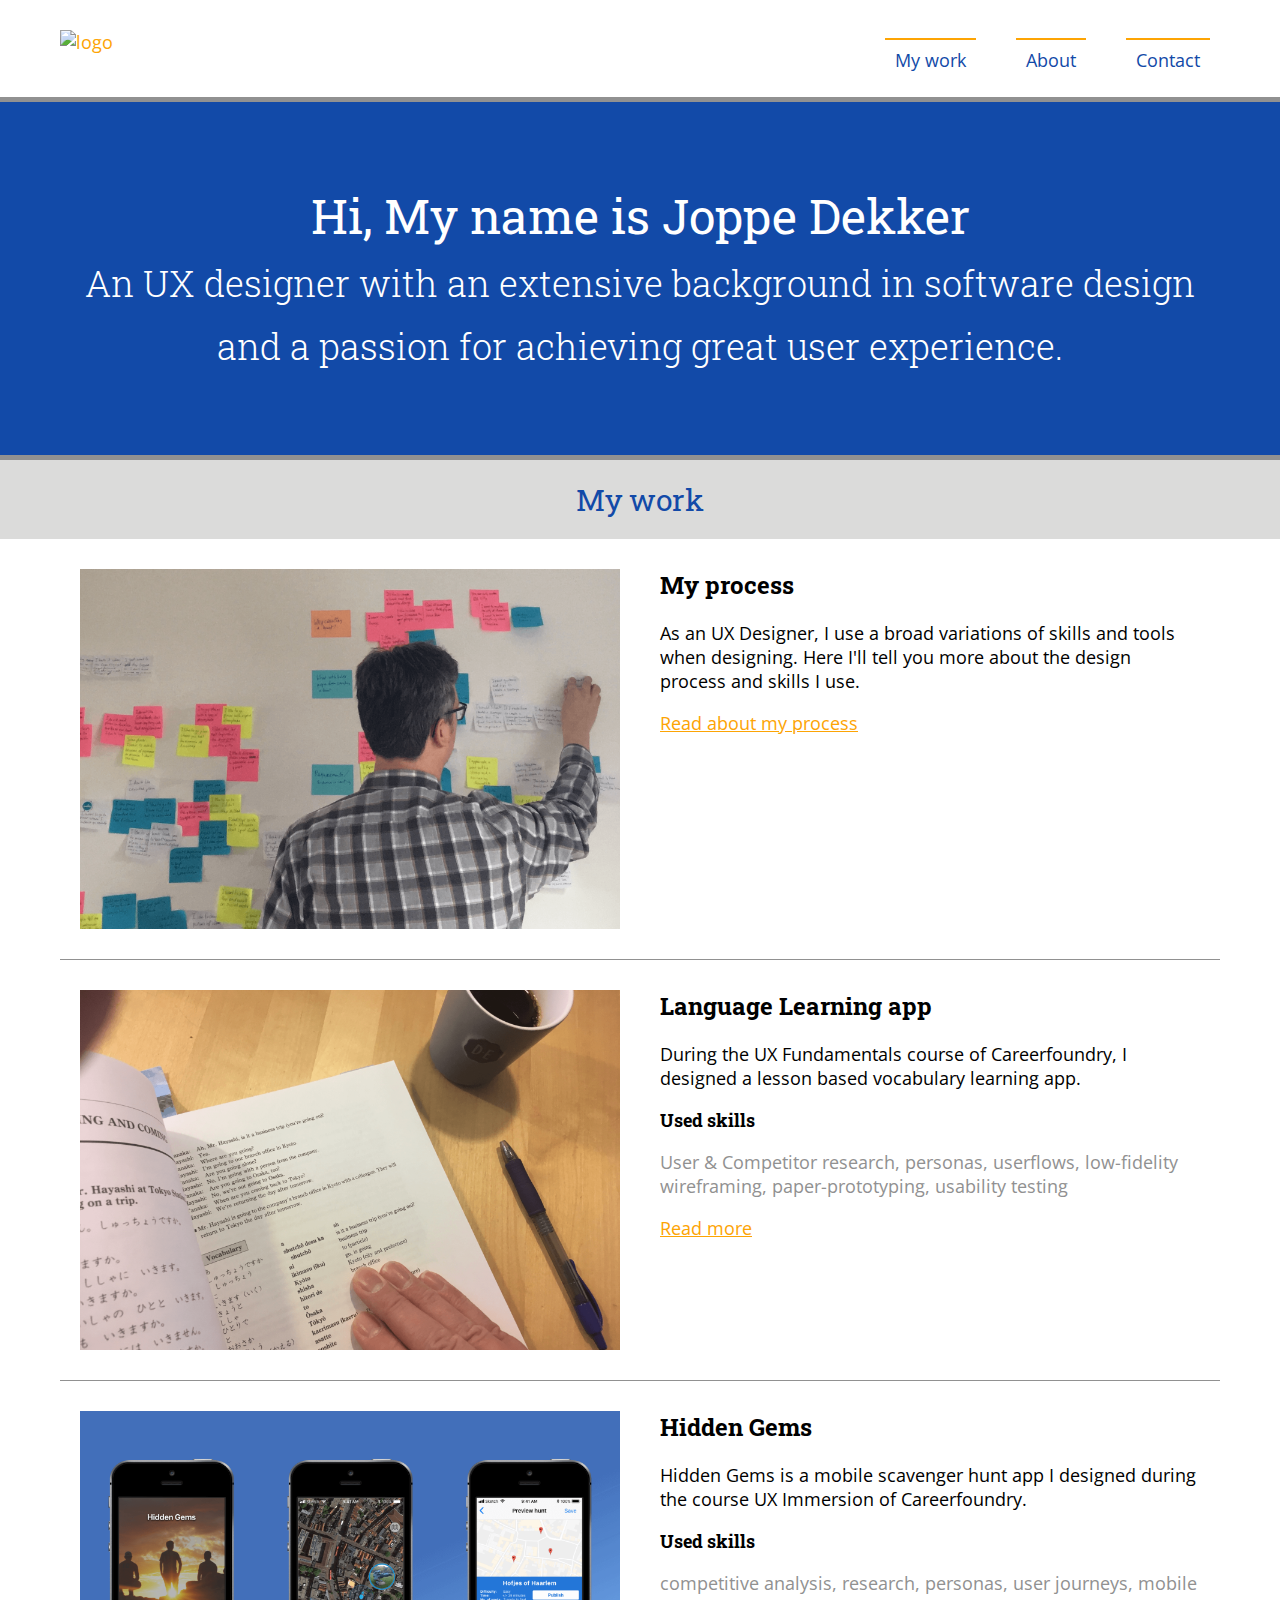
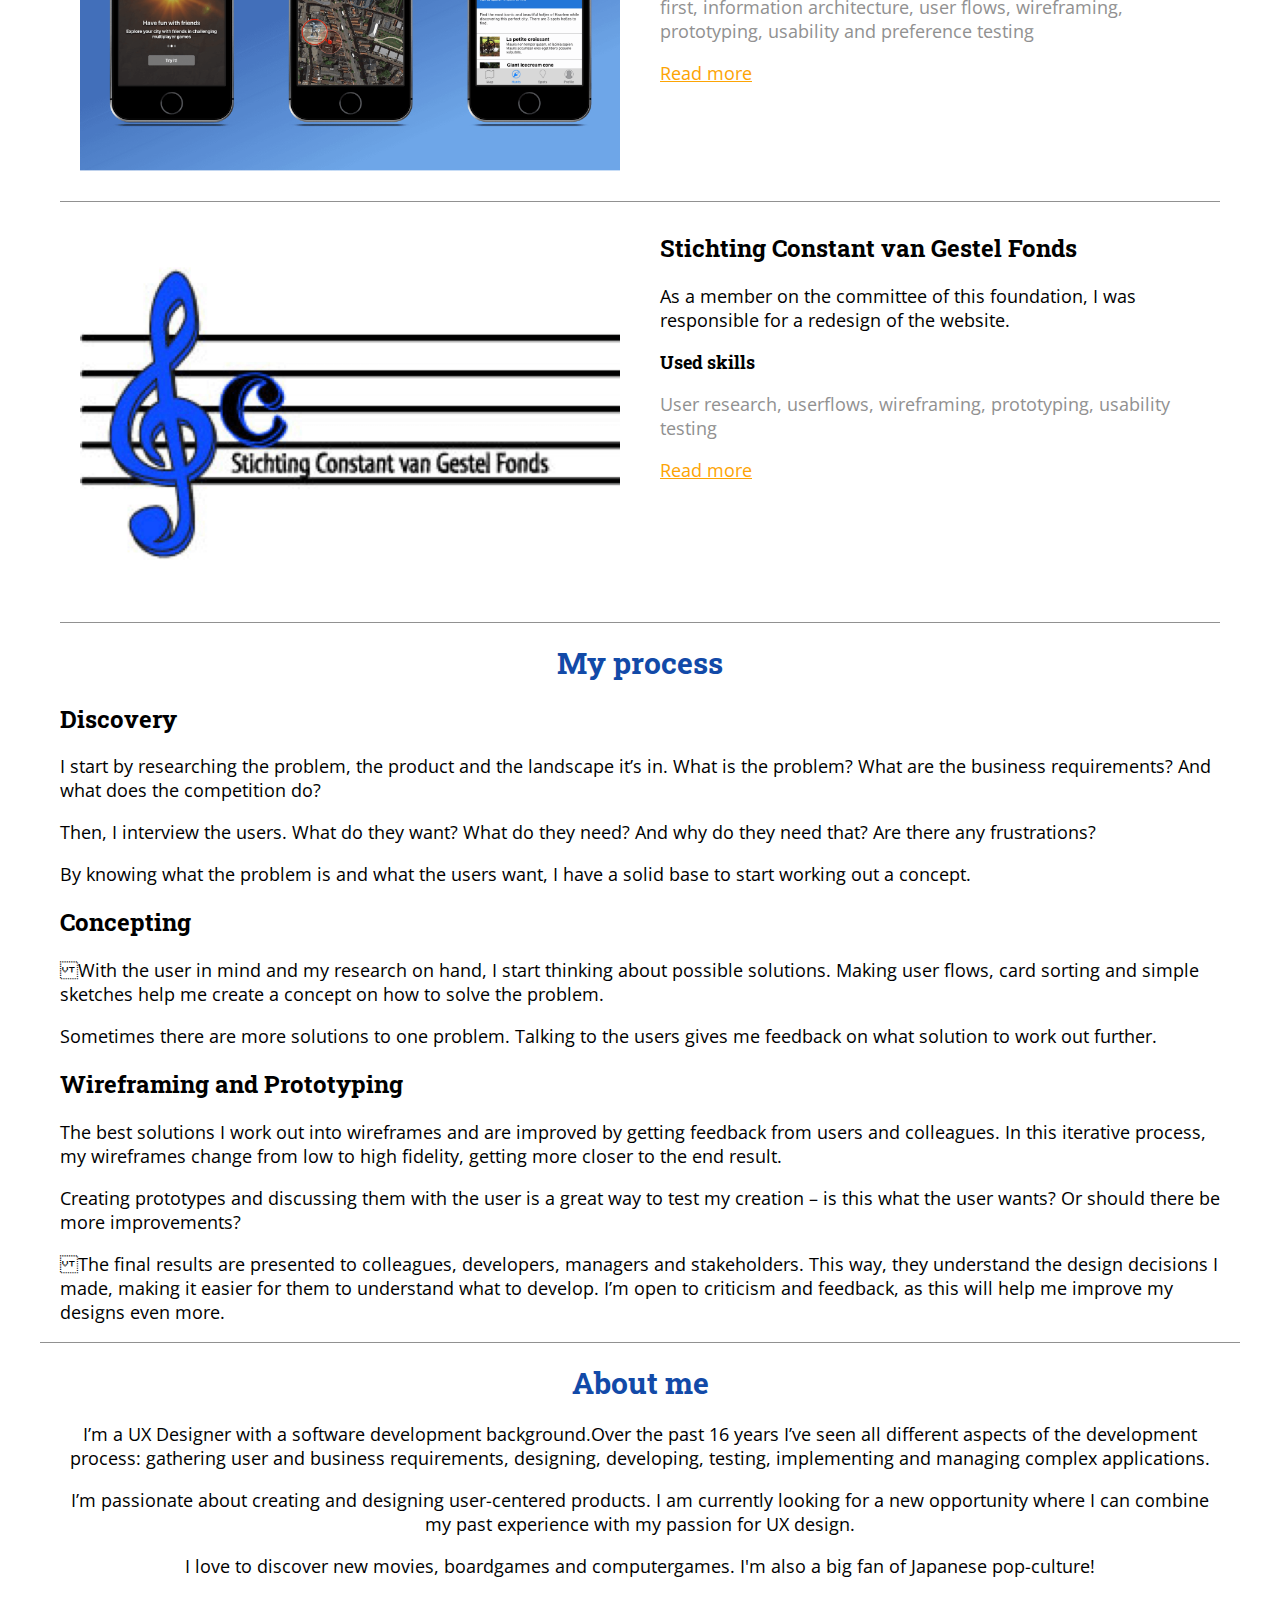
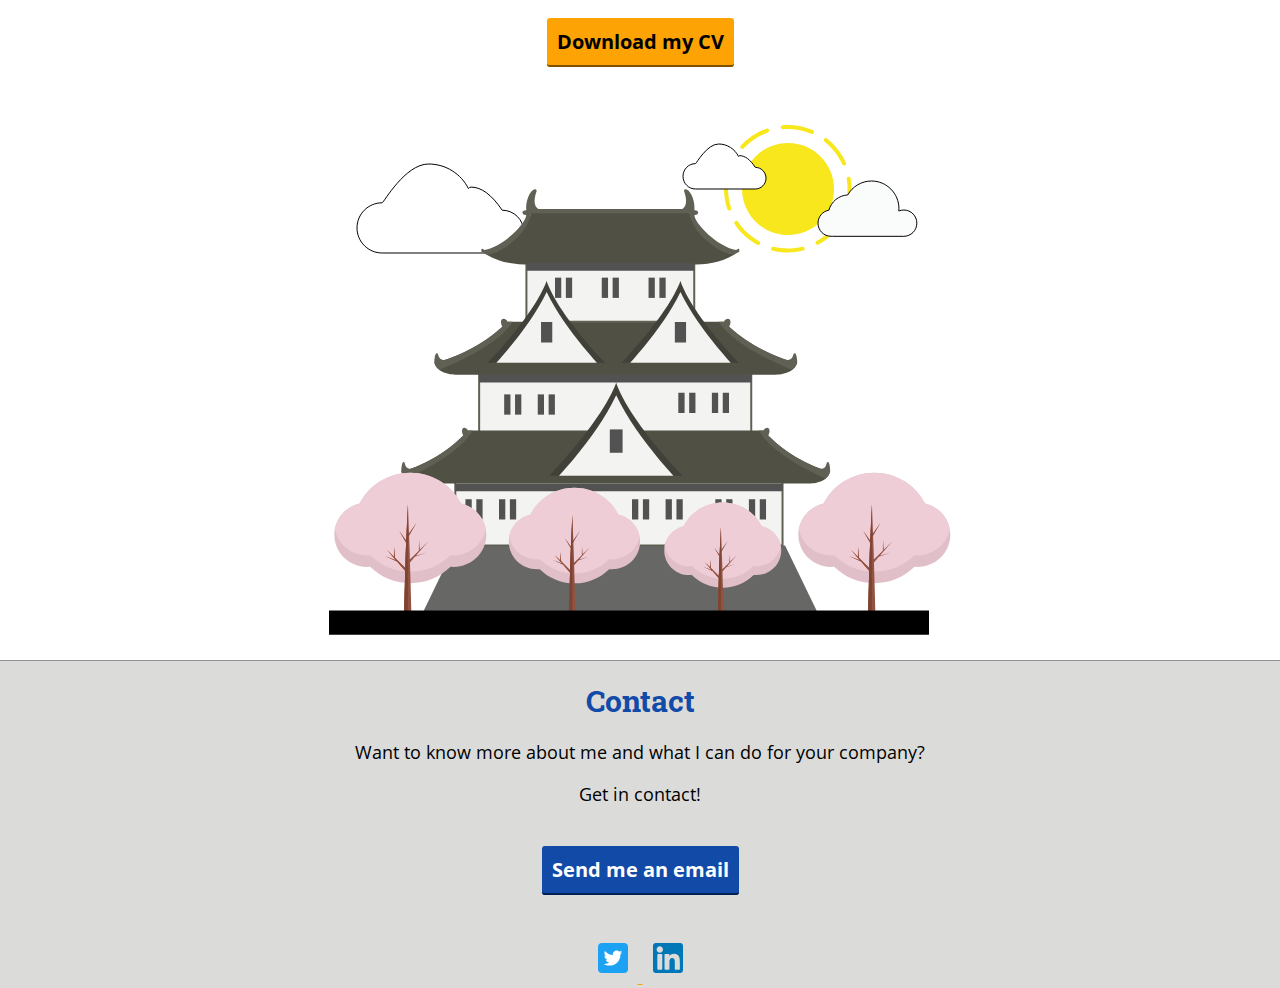
==== index.html @ 603034c8 "changed script.js to scripts.js" ====
<!DOCTYPE html>
<html>

<head>
  <meta charset="utf-8">
  <title>Joppe Dekker | UX Designer</title>

  <!--Link to css stylesheet-->
  <link rel="stylesheet" type="text/css" href="css/style.css">
  <link href="https://fonts.googleapis.com/css?family=Open+Sans|Roboto+Slab:300,400,700" rel="stylesheet">

  <!--Setting viewport-->
  <meta name="viewport" content="width=device-width, initial-scale=1">

  <!--Favicons-->
  <link rel="apple-touch-icon" sizes="180x180" href="img/favicon/apple-touch-icon.png">
  <link rel="icon" type="image/png" sizes="32x32" href="img/favicon/favicon-32x32.png">
  <link rel="icon" type="image/png" sizes="16x16" href="img/favicon/favicon-16x16.png">
  <link rel="manifest" href="img/favicon/site.webmanifest">
  <link rel="mask-icon" href="img/favicon/safari-pinned-tab.svg" color="#5bbad5">
  <meta name="msapplication-TileColor" content="#603cba">
  <meta name="theme-color" content="#ffffff">
</head>

<body>
  <header>
    <div class="wrapper">
      <!-- Logo of the site -->
      <a href="index.html">
        <img class="logo" src="img/logo.png" alt="logo">
      </a>

      <nav class="borders">

        <!--Navigation menu-->
        <ul>
          <li><a href="#work">My work</a></li>
          <li><a href="#about">About</a></li>
          <li><a href="#contact">Contact</a></li>
        </ul>
      </nav>
    </div>
  </header>

  <!-- Hero section (Keep as Div if only headline, otherwise make it a section)-->
  <section class="hero">
    <div class="wrapper">
      <h1>Hi, My name is Joppe Dekker
        <br>
      <span>An UX designer with an extensive background in software design and a passion for achieving great user experience. </span>
    </h1>
    </div>
  </section>

  <!-- Work examples -->
  <section id="work">
    <div class="mywork">
      <h1 class="wrapper">My work</h1>
    </div>

    <div class="wrapper">
      <!-- Project1 -->
      <div class="row">

        <!-- Left column -->
        <div class="column column-2">
          <img src="img/process.png" alt="my process">
        </div>

        <!--Right column-->
        <div class="column column-2">
          <h2>My process</h2>
          <p>As an UX Designer, I use a broad variations of skills and tools when designing. Here I'll tell you more about the design process and skills I use.</p>
          <a href="#process">Read about my process</a>
        </div>
      </div>

      <!-- Project2 -->
      <div class="row">
        <!--this will be row-->

        <!--Left column-->
        <div class="column column-2">
          <img src="img/flashcard-app.png" alt="Language learning app">
        </div>

        <!--Right column-->
        <div class="column column-2">
          <h2>Language Learning app</h2>
          <p>During the UX Fundamentals course of Careerfoundry, I designed a lesson based vocabulary learning app. </p>

          <h3>Used skills</h3>
          <p class="grey">User & Competitor research, personas, userflows, low-fidelity wireframing, paper-prototyping, usability testing</p>
          <a href="flashcards.html">Read more</a>
        </div>
      </div>

      <!-- Project3 -->
      <div class="row">

        <!--Left column-->
        <div class="column column-2">
          <img src="img/hidden-gems.png" alt="Hidden Gems">
        </div>

        <div class="column column-2">
          <h2>Hidden Gems</h2>
          <p>Hidden Gems is a mobile scavenger hunt app I designed during the course UX Immersion of Careerfoundry.</p>

          <h3>Used skills</h3>
          <p class="grey">competitive analysis, research, personas, user journeys, mobile first, information architecture, user flows, wireframing, prototyping, usability and preference testing</p>
          <a href="scavengerhunt.html">Read more</a>
        </div>
      </div>

      <!-- Project4 -->
      <div class="row">
        <!--left column-->
        <div class="column column-2">
          <img src="img/cvg-fonds.png" alt="Stichting Constant van Gestel fonds">
        </div>

        <!--Right column-->
        <div class="column column-2">
          <h2>Stichting Constant van Gestel Fonds</h2>
          <p>As a member on the committee of this foundation, I was responsible for a redesign of the website.</p>

          <h3>Used skills</h3>
          <p class="grey">User research, userflows, wireframing, prototyping, usability testing</p>
          <a href="#">Read more</a>
        </div>
      </div>
      <!--End work examples -->
    </div>
  </section>

  <!--Process section-->
  <section id="process" class="wrapper endsection">
    <h1 class="blue">My process</h1>
    <h2>Discovery</h2>
    <p>I start by researching the problem, the product and the landscape it’s in. What is the problem? What are the business requirements? And what does the competition do?</P>
    <P>Then, I interview the users. What do they want? What do they need? And why do they need that? Are there any frustrations?</p>
    <p>By knowing what the problem is and what the users want, I have a solid base to start working out a concept.</p>

    <h2>Concepting</h2>
    <p>With the user in mind and my research on hand, I start thinking about possible solutions. Making user flows, card sorting and simple sketches help me create a concept on how to solve the problem.</p>
    <p>Sometimes there are more solutions to one problem. Talking to the users gives me feedback on what solution to work out further.</p>

    <h2>Wireframing and Prototyping</h2>
    <p>The best solutions I work out into wireframes and are improved by getting feedback from users and colleagues. In this iterative process, my wireframes change from low to high fidelity, getting more closer to the end result.</p>
    <p>Creating prototypes and discussing them with the user is a great way to test my creation – is this what the user wants? Or should there be more improvements? </p>
    <p>The final results are presented to colleagues, developers, managers and stakeholders. This way, they understand the design decisions I made, making it easier for them to understand what to develop. I’m open to criticism and feedback, as this will
      help me improve my designs even more.</p>

  </section>
  <!-- About me -->
  <section id="about">
    <div class="wrapper">
      <h1 class="blue">About me</h1>
      <p>I’m a UX Designer with a software development background.Over the past 16 years I’ve seen all different aspects of the development process: gathering user and business requirements, designing, developing, testing, implementing and managing complex
        applications.
      </p>
      <p>I’m passionate about creating and designing user-centered products. I am currently looking for a new opportunity where I can combine my past experience with my passion for UX design.</p>
      <p>I love to discover new movies, boardgames and computergames. I'm also a big fan of Japanese pop-culture! </p>

      <!--Download CV-->
      <div class="buttonmargin">
        <a href="files/cv.pdf" class="button buttonorange" download>Download my CV</a>
      </div>

      <!--SVG Himeji Castle-->
      <?xml version="1.0" encoding="UTF-8"?>
      <svg class="himeji" width="622px" height="510px" viewBox="0 0 622 510" version="1.1" xmlns="http://www.w3.org/2000/svg" xmlns:xlink="http://www.w3.org/1999/xlink">
          <!-- Generator: Sketch 50.2 (55047) - http://www.bohemiancoding.com/sketch -->
          <title>Himeji castle@2x</title>
          <desc>Created with Sketch.</desc>
          <defs></defs>
          <g id="Page-1" stroke="none" stroke-width="1" fill="none" fill-rule="evenodd">
              <g id="Himeji-castle">
                  <g id="Cloud3" class="cloud-to-right" transform="translate(28.000000, 39.000000)" fill="#FFFFFF" stroke="#000000">
                      <path d="M114.163808,23.106 C113.051143,23.106 112.14376,23.5953333 111.441658,24.574 C104.113718,10.006 88.9984625,0 71.5361802,0 C48.0739339,0.002 26.6437718,38.786 25.1833994,38.786 C11.2737538,38.786 0.00200600601,50.026 0,63.892 C0.00200600601,77.758 11.2737538,88.998 25.1833994,89 L145.202739,89 C157.052216,88.998 166.658979,79.422 166.658979,67.606 C166.658979,55.79 157.052216,46.214 145.202739,46.214 C134.760809,30.8113333 124.414498,23.1086667 114.163808,23.106 Z" id="wolk-groot-rechts"></path>
                  </g>
                  <g id="Sun" transform="translate(395.000000, 0.000000)" fill="#F8E71C">
                      <path class="sun" d="M19.814,23.258 C26.336,16.186 34.542,10.692 43.792,7.416 C44.834,7.046 45.378,5.904 45.01,4.862 C44.642,3.82 43.498,3.276 42.456,3.644 C32.582,7.144 23.828,13.004 16.874,20.548 C16.124,21.36 16.176,22.624 16.988,23.374 C17.8,24.122 19.066,24.07 19.814,23.258 Z M58.884,4.196 C60.49,4.066 62.114,4 63.752,4 C72.1,4 80.038,5.71 87.25,8.798 C88.266,9.232 89.442,8.762 89.876,7.746 C90.31,6.73 89.84,5.554 88.824,5.12 C81.128,1.824 72.648,0 63.752,0 C62.006,0 60.274,0.07 58.562,0.208 C57.462,0.298 56.64,1.262 56.73,2.364 C56.818,3.464 57.782,4.284 58.884,4.196 Z M100.534,16.66 C108.142,22.61 114.27,30.364 118.276,39.274 C118.73,40.28 119.914,40.73 120.922,40.276 C121.928,39.824 122.378,38.64 121.924,37.632 C117.648,28.122 111.112,19.856 103,13.51 C102.13,12.828 100.872,12.982 100.192,13.852 C99.512,14.722 99.664,15.98 100.534,16.66 Z M122.722,54.048 C123.236,57.206 123.504,60.448 123.504,63.754 C123.504,70.382 122.426,76.75 120.438,82.702 C120.088,83.75 120.654,84.884 121.702,85.234 C122.748,85.584 123.882,85.018 124.232,83.97 C126.356,77.616 127.504,70.816 127.504,63.754 C127.504,60.232 127.218,56.774 126.668,53.404 C126.49,52.314 125.462,51.574 124.372,51.752 C123.282,51.93 122.544,52.958 122.722,54.048 Z M113.686,96.584 C108.354,104.678 101.102,111.402 92.586,116.102 C91.618,116.636 91.268,117.854 91.8,118.82 C92.334,119.788 93.552,120.138 94.518,119.604 C103.608,114.588 111.338,107.42 117.026,98.784 C117.634,97.862 117.38,96.62 116.456,96.014 C115.534,95.406 114.294,95.66 113.686,96.584 Z M78.222,121.742 C73.59,122.894 68.746,123.506 63.752,123.506 C58.832,123.506 54.054,122.912 49.482,121.792 C48.408,121.53 47.326,122.186 47.064,123.258 C46.8,124.332 47.456,125.414 48.53,125.678 C53.41,126.872 58.51,127.506 63.752,127.506 C69.072,127.506 74.244,126.854 79.188,125.624 C80.26,125.358 80.912,124.274 80.646,123.202 C80.38,122.13 79.294,121.476 78.222,121.742 Z M35.096,116.2 C26.562,111.526 19.288,104.826 13.93,96.75 C13.318,95.83 12.078,95.578 11.158,96.19 C10.236,96.8 9.986,98.042 10.596,98.962 C16.314,107.576 24.068,114.72 33.174,119.708 C34.144,120.238 35.358,119.882 35.89,118.914 C36.42,117.946 36.064,116.73 35.096,116.2 Z M4,63.754 C4,70.452 5.102,76.888 7.132,82.894 C7.486,83.942 6.924,85.076 5.878,85.43 C4.832,85.784 3.696,85.222 3.342,84.176 C1.176,77.762 0,70.892 0,63.754 C0,53.01 2.662,42.874 7.36,33.99 C7.876,33.014 9.086,32.64 10.064,33.158 C11.04,33.674 11.412,34.884 10.896,35.86 C6.494,44.188 4.002,53.672 4,63.754 Z M64.05,18 C89.484,18 110.102,38.618 110.102,64.052 C110.102,89.486 89.484,110.104 64.05,110.104 C38.618,110.104 18,89.486 18,64.052 C18,38.618 38.618,18 64.05,18 Z" id="Zon"></path>
                  </g>
                  <g id="Himeji" transform="translate(0.000000, 64.000000)">
                      <polyline id="Fill-645" fill="#676866" points="126.29 356.606 90.492 430.438 491.9 430.438 456.104 356.606 126.29 356.606"></polyline>
                      <polygon id="Fill-646" stroke="#616054" stroke-width="2" fill="#F3F4F1" points="126.288 356.606 453.536 356.606 453.536 279.642 126.288 279.642"></polygon>
                      <polygon id="Fill-647" stroke="#616054" stroke-width="2" fill="#F3F4F1" points="150.14 262.734 422.244 262.734 422.244 185.77 150.14 185.77"></polygon>
                      <path d="M105.292,173.436 C118.12,171.676 153.882,158.35 178.534,132.66 L394.944,132.66 C419.596,158.35 455.358,171.676 468.186,173.436 C465.246,184.25 451.486,185.77 443.614,185.77 L129.866,185.77 C121.994,185.77 108.234,184.25 105.292,173.436" id="Fill-648" fill="#505044"></path>
                      <path d="M110.406,180.866 C107.626,178.742 106.008,176.068 105.292,173.436 C105.206,173.138 105.5,165.078 107.536,164.3 C109.574,163.52 108.852,167.774 111.314,169.64 C112.368,170.44 114.05,170.782 115.7,170.914 C130.824,166.174 154.438,155.208 173.38,137.712 C172.912,136.904 172.462,135.892 172.19,134.686 C170.826,128.632 176.536,128.666 178.534,132.66 L183.77,132.66 L183.7,132.772 C171.422,153.14 132.466,171.92 110.406,180.866" id="Fill-649" fill="#616054"></path>
                      <path d="M463.074,180.866 C465.852,178.742 467.472,176.068 468.186,173.436 C468.272,173.138 467.98,165.078 465.942,164.3 C463.904,163.52 464.626,167.774 462.164,169.64 C461.11,170.44 459.428,170.782 457.778,170.914 C442.654,166.174 419.042,155.208 400.098,137.712 C400.568,136.904 401.018,135.892 401.288,134.686 C402.652,128.632 396.944,128.666 394.944,132.66 L389.708,132.66 L389.778,132.772 C402.056,153.14 441.014,171.92 463.074,180.866" id="Fill-650" fill="#616054"></path>
                      <polygon id="Fill-651" stroke="#616054" stroke-width="2" fill="#F3F4F1" points="197.42 132.66 365.246 132.66 365.246 69.104 197.42 69.104"></polygon>
                      <polygon id="Fill-652" fill="#515251" points="225.98 108.908 232.262 108.908 232.262 88.646 225.98 88.646"></polygon>
                      <polygon id="Fill-653" fill="#515251" points="236.848 108.908 243.13 108.908 243.13 88.646 236.848 88.646"></polygon>
                      <polygon id="Fill-654" fill="#515251" points="272.758 108.908 279.04 108.908 279.04 88.646 272.758 88.646"></polygon>
                      <polygon id="Fill-655" fill="#515251" points="283.626 108.908 289.908 108.908 289.908 88.646 283.626 88.646"></polygon>
                      <polygon id="Fill-656" fill="#515251" points="319.536 108.908 325.82 108.908 325.82 88.646 319.536 88.646"></polygon>
                      <polygon id="Fill-657" fill="#515251" points="330.404 108.908 336.686 108.908 336.686 88.646 330.404 88.646"></polygon>
                      <path d="M217.654,173.74 L158.878,173.74 C210.332,118.974 217.654,91.794 217.654,91.794 C217.654,91.794 224.468,118.974 275.922,173.74 L217.654,173.74" id="Fill-658" fill="#424139"></path>
                      <path d="M267.932,173.74 C259.796,164.704 251.906,155.306 244.436,145.478 C237.768,136.706 231.354,127.498 225.602,117.8 C222.782,113.048 220.05,108.08 217.654,102.952 C215.258,108.08 212.528,113.048 209.708,117.8 C203.954,127.498 197.54,136.706 190.874,145.478 C183.402,155.306 175.512,164.704 167.378,173.74 L267.932,173.74" id="Fill-659" fill="#F3F4F1"></path>
                      <polygon id="Fill-660" fill="#515251" points="212.038 153.51 223.272 153.51 223.272 132.972 212.038 132.972"></polygon>
                      <path d="M351.458,173.74 L292.68,173.74 C344.134,118.974 351.458,91.794 351.458,91.794 C351.458,91.794 358.27,118.974 409.724,173.74 L351.458,173.74" id="Fill-661" fill="#424139"></path>
                      <path d="M401.734,173.74 C393.6,164.704 385.71,155.306 378.238,145.478 C371.57,136.706 365.158,127.498 359.404,117.8 C356.584,113.048 353.854,108.08 351.458,102.952 C349.062,108.08 346.33,113.048 343.51,117.8 C337.758,127.498 331.344,136.706 324.676,145.478 C317.206,155.306 309.316,164.704 301.18,173.74 L401.734,173.74" id="Fill-662" fill="#F3F4F1"></path>
                      <polygon id="Fill-663" fill="#515251" points="345.84 153.51 357.072 153.51 357.072 132.972 345.84 132.972"></polygon>
                      <path d="M202.34,22.752 C199.66,37.974 176.12,64.092 156.732,65.218 C177.856,77.752 196.986,75.33 219.212,75.26 L280.85,75.07 L281.334,75.072 L281.818,75.07 L343.454,75.26 C365.682,75.33 384.812,77.752 405.936,65.218 C386.548,64.092 363.008,37.974 360.328,22.752 L202.34,22.752" id="Fill-664" fill="#505044"></path>
                      <path d="M209.262,20.044 L353.404,20.044 C356.224,17.948 359.15,13.876 355.028,2.124 C355.028,2.124 354.944,-0.572 357.576,0.464 C362.556,2.428 366.124,12.964 365.42,20.622 C365.448,22.548 365.228,24.14 365.228,24.14 L197.438,24.14 C197.438,24.14 197.218,22.548 197.246,20.622 C196.542,12.964 200.112,2.428 205.092,0.464 C207.724,-0.572 207.64,2.124 207.64,2.124 C203.516,13.876 206.444,17.948 209.262,20.044" id="Fill-665" fill="#616054"></path>
                      <path d="M202.34,22.752 L201.216,21.894 C190.332,19.362 192.786,26.918 197.244,25.966 C197.39,34.078 174.178,57.866 155.6,60.988 C154.998,61.09 153.944,59.278 152.966,59.848 C151.99,60.418 152.39,62.84 152.39,62.84 L157.91,65.862 C157.91,65.862 172.24,63.738 187.012,49.84 C201.786,35.94 202.34,22.752 202.34,22.752" id="Fill-666" fill="#616054"></path>
                      <path d="M360.328,22.752 L361.45,21.894 C372.336,19.362 369.882,26.918 365.422,25.966 C365.278,34.078 388.49,57.866 407.068,60.988 C407.67,61.09 408.724,59.278 409.7,59.848 C410.676,60.418 410.278,62.84 410.278,62.84 L404.758,65.862 C404.758,65.862 390.428,63.738 375.654,49.84 C360.882,35.94 360.328,22.752 360.328,22.752" id="Fill-667" fill="#616054"></path>
                      <polygon id="Fill-668" fill="#515251" points="175.172 225.654 181.456 225.654 181.456 205.392 175.172 205.392"></polygon>
                      <polygon id="Fill-669" fill="#515251" points="186.04 225.654 192.322 225.654 192.322 205.392 186.04 205.392"></polygon>
                      <polygon id="Fill-670" fill="#515251" points="208.748 225.654 215.03 225.654 215.03 205.392 208.748 205.392"></polygon>
                      <polygon id="Fill-671" fill="#515251" points="219.616 225.654 225.898 225.654 225.898 205.392 219.616 205.392"></polygon>
                      <polygon id="Fill-672" fill="#515251" points="349.304 223.994 355.586 223.994 355.586 203.732 349.304 203.732"></polygon>
                      <polygon id="Fill-673" fill="#515251" points="360.17 223.994 366.454 223.994 366.454 203.732 360.17 203.732"></polygon>
                      <polygon id="Fill-674" fill="#515251" points="382.878 223.994 389.16 223.994 389.16 203.732 382.878 203.732"></polygon>
                      <polygon id="Fill-675" fill="#515251" points="393.746 223.994 400.028 223.994 400.028 203.732 393.746 203.732"></polygon>
                      <path d="M501.166,282.244 C489.496,280.482 456.97,267.158 434.546,241.468 L138.932,241.468 C116.51,267.158 83.982,280.482 72.314,282.244 C74.988,293.058 87.504,294.578 94.664,294.578 L478.814,294.578 C485.974,294.578 498.49,293.058 501.166,282.244" id="Fill-676" fill="#505044"></path>
                      <path d="M496.514,289.674 C499.042,287.55 500.514,284.874 501.166,282.244 C501.242,281.944 500.978,273.884 499.124,273.106 C497.27,272.328 497.928,276.582 495.688,278.448 C494.73,279.246 493.2,279.59 491.7,279.72 C477.942,274.982 456.464,264.016 439.236,246.518 C439.662,245.712 440.07,244.698 440.318,243.494 C441.558,237.44 436.364,237.472 434.546,241.468 L429.784,241.468 L429.848,241.58 C441.016,261.948 476.45,280.728 496.514,289.674" id="Fill-677" fill="#616054"></path>
                      <path d="M76.964,289.674 C74.436,287.55 72.964,284.874 72.314,282.244 C72.236,281.944 72.502,273.884 74.354,273.106 C76.208,272.328 75.552,276.582 77.792,278.448 C78.748,279.246 80.28,279.59 81.78,279.72 C95.536,274.982 117.014,264.016 134.244,246.518 C133.818,245.712 133.408,244.698 133.162,243.494 C131.922,237.44 137.114,237.472 138.932,241.468 L143.694,241.468 L143.632,241.58 C132.464,261.948 97.03,280.728 76.964,289.674" id="Fill-678" fill="#616054"></path>
                      <path d="M287.206,286.8 L220.316,286.8 C278.872,224.47 287.206,193.538 287.206,193.538 C287.206,193.538 294.96,224.47 353.518,286.8 L287.206,286.8" id="Fill-679" fill="#424139"></path>
                      <path d="M344.424,286.8 C335.166,276.516 326.188,265.822 317.684,254.634 C310.098,244.65 302.798,234.172 296.25,223.136 C293.04,217.726 289.932,212.072 287.206,206.238 C284.48,212.072 281.372,217.726 278.162,223.136 C271.614,234.172 264.316,244.65 256.728,254.634 C248.226,265.822 239.246,276.516 229.988,286.8 L344.424,286.8" id="Fill-680" fill="#F3F4F1"></path>
                      <polygon id="Fill-681" fill="#515251" points="280.814 263.776 293.598 263.776 293.598 240.402 280.814 240.402"></polygon>
                      <polygon id="Fill-682" fill="#515251" points="136.438 330.49 142.72 330.49 142.72 310.228 136.438 310.228"></polygon>
                      <polygon id="Fill-683" fill="#515251" points="147.306 330.49 153.588 330.49 153.588 310.228 147.306 310.228"></polygon>
                      <polygon id="Fill-684" fill="#515251" points="170.012 330.49 176.296 330.49 176.296 310.228 170.012 310.228"></polygon>
                      <polygon id="Fill-685" fill="#515251" points="180.88 330.49 187.162 330.49 187.162 310.228 180.88 310.228"></polygon>
                      <polygon id="Fill-686" fill="#515251" points="219.73 330.49 226.014 330.49 226.014 310.228 219.73 310.228"></polygon>
                      <polygon id="Fill-687" fill="#515251" points="230.598 330.49 236.88 330.49 236.88 310.228 230.598 310.228"></polygon>
                      <polygon id="Fill-688" fill="#515251" points="253.306 330.49 259.588 330.49 259.588 310.228 253.306 310.228"></polygon>
                      <polygon id="Fill-689" fill="#515251" points="264.174 330.49 270.456 330.49 270.456 310.228 264.174 310.228"></polygon>
                      <polygon id="Fill-690" fill="#515251" points="303.024 330.49 309.306 330.49 309.306 310.228 303.024 310.228"></polygon>
                      <polygon id="Fill-691" fill="#515251" points="313.89 330.49 320.174 330.49 320.174 310.228 313.89 310.228"></polygon>
                      <polygon id="Fill-692" fill="#515251" points="336.598 330.49 342.88 330.49 342.88 310.228 336.598 310.228"></polygon>
                      <polygon id="Fill-693" fill="#515251" points="347.466 330.49 353.748 330.49 353.748 310.228 347.466 310.228"></polygon>
                      <polygon id="Fill-694" fill="#515251" points="386.316 330.49 392.6 330.49 392.6 310.228 386.316 310.228"></polygon>
                      <polygon id="Fill-695" fill="#515251" points="397.184 330.49 403.466 330.49 403.466 310.228 397.184 310.228"></polygon>
                      <polygon id="Fill-696" fill="#515251" points="419.892 330.49 426.174 330.49 426.174 310.228 419.892 310.228"></polygon>
                      <polygon id="Fill-697" fill="#515251" points="430.758 330.49 437.042 330.49 437.042 310.228 430.758 310.228"></polygon>
                      <polygon id="Fill-698" fill="#515251" points="150.14 193.538 422.244 193.538 422.244 185.77 150.14 185.77"></polygon>
                      <polygon id="Fill-699" fill="#515251" points="126.288 302.346 453.536 302.346 453.536 294.578 126.288 294.578"></polygon>
                      <polygon id="Fill-700" fill="#515251" points="197.42 81.628 365.246 81.628 365.246 73.86 197.42 73.86"></polygon>
                      <path d="M81.338,283.706 C103.582,283.706 122.82,296.278 132.038,314.552 C146.542,317.89 157.336,330.624 157.336,345.826 C157.336,363.57 142.628,377.954 124.484,377.954 C123.484,377.954 122.496,377.908 121.518,377.822 C111.274,387.952 97.056,394.232 81.338,394.232 C65.62,394.232 51.404,387.952 41.16,377.822 C40.182,377.908 39.192,377.954 38.192,377.954 C20.048,377.954 5.34,363.57 5.34,345.826 C5.34,330.624 16.136,317.89 30.638,314.552 C39.856,296.278 59.094,283.706 81.338,283.706" id="Fill-1371" fill="#E1BFC9"></path>
                      <path d="M81.338,283.706 C103.582,283.706 122.82,296.278 132.038,314.552 C144.658,317.456 154.468,327.474 156.804,340.042 C154.02,355.026 140.61,366.388 124.484,366.388 C123.484,366.388 122.496,366.342 121.518,366.256 C111.274,376.386 97.056,382.666 81.338,382.666 C65.62,382.666 51.404,376.386 41.16,366.256 C40.182,366.342 39.192,366.388 38.192,366.388 C22.068,366.388 8.658,355.026 5.872,340.042 C8.21,327.474 18.02,317.456 30.638,314.552 C39.856,296.278 59.094,283.706 81.338,283.706" id="Fill-1372" fill="#EFCDD7"></path>
                      <path d="M80.676,363.026 L80.882,370.454 L89.838,361.656 L90.032,350.748 L90.808,360.704 L99.212,352.448 L86.77,366.736 L97.75,363.584 L85.832,367.814 L80.964,373.402 L81.256,383.85 L81.268,383.862 L81.256,383.868 L82.642,433.6 C82.76,435.37 74.404,435.556 74.772,433.6 L76.214,381.908 L68.01,372.488 L55.944,367.056 L66.85,371.154 L58.084,361.088 L64.924,367.808 L65.188,357.89 L65.942,368.808 L76.296,378.978 L76.74,363.026 L77.158,353.686 L70.316,341.968 L77.242,351.814 L78.906,314.658 L80.676,363.026" id="Fill-1373" fill="#935140"></path>
                      <path d="M78.86,434.992 C76.75,435.054 74.58,434.618 74.772,433.6 L76.214,381.908 L68.01,372.488 L55.944,367.056 L66.85,371.154 L58.084,361.088 L64.924,367.808 L65.188,357.89 L65.942,368.808 L76.296,378.978 L76.74,363.026 L77.158,353.686 L70.316,341.968 L77.242,351.814 L78.86,315.676 L78.86,434.992" id="Fill-1374" fill="#935140"></path>
                      <path d="M78.86,434.992 C76.75,435.054 74.58,434.618 74.772,433.6 L76.74,363.026 L78.86,315.676 L78.86,346.112 L87.916,333.238 L79.568,347.536 L78.902,347.266 L78.86,347.248 L78.86,434.992" id="Fill-1375" fill="#7C4434"></path>
                      <path d="M545.338,283.706 C567.582,283.706 586.82,296.278 596.038,314.552 C610.542,317.89 621.336,330.624 621.336,345.826 C621.336,363.57 606.628,377.954 588.484,377.954 C587.484,377.954 586.496,377.908 585.518,377.822 C575.274,387.952 561.056,394.232 545.338,394.232 C529.62,394.232 515.404,387.952 505.16,377.822 C504.182,377.908 503.192,377.954 502.192,377.954 C484.048,377.954 469.34,363.57 469.34,345.826 C469.34,330.624 480.136,317.89 494.638,314.552 C503.856,296.278 523.094,283.706 545.338,283.706" id="Fill-1371-Copy" fill="#E1BFC9"></path>
                      <path d="M545.338,283.706 C567.582,283.706 586.82,296.278 596.038,314.552 C608.658,317.456 618.468,327.474 620.804,340.042 C618.02,355.026 604.61,366.388 588.484,366.388 C587.484,366.388 586.496,366.342 585.518,366.256 C575.274,376.386 561.056,382.666 545.338,382.666 C529.62,382.666 515.404,376.386 505.16,366.256 C504.182,366.342 503.192,366.388 502.192,366.388 C486.068,366.388 472.658,355.026 469.872,340.042 C472.21,327.474 482.02,317.456 494.638,314.552 C503.856,296.278 523.094,283.706 545.338,283.706" id="Fill-1372-Copy" fill="#EFCDD7"></path>
                      <path d="M544.676,363.026 L544.882,370.454 L553.838,361.656 L554.032,350.748 L554.808,360.704 L563.212,352.448 L550.77,366.736 L561.75,363.584 L549.832,367.814 L544.964,373.402 L545.256,383.85 L545.268,383.862 L545.256,383.868 L546.642,433.6 C546.76,435.37 538.404,435.556 538.772,433.6 L540.214,381.908 L532.01,372.488 L519.944,367.056 L530.85,371.154 L522.084,361.088 L528.924,367.808 L529.188,357.89 L529.942,368.808 L540.296,378.978 L540.74,363.026 L541.158,353.686 L534.316,341.968 L541.242,351.814 L542.906,314.658 L544.676,363.026" id="Fill-1373-Copy" fill="#935140"></path>
                      <path d="M542.86,434.992 C540.75,435.054 538.58,434.618 538.772,433.6 L540.214,381.908 L532.01,372.488 L519.944,367.056 L530.85,371.154 L522.084,361.088 L528.924,367.808 L529.188,357.89 L529.942,368.808 L540.296,378.978 L540.74,363.026 L541.158,353.686 L534.316,341.968 L541.242,351.814 L542.86,315.676 L542.86,434.992" id="Fill-1374-Copy" fill="#935140"></path>
                      <path d="M542.86,434.992 C540.75,435.054 538.58,434.618 538.772,433.6 L540.74,363.026 L542.86,315.676 L542.86,346.112 L551.916,333.238 L543.568,347.536 L542.902,347.266 L542.86,347.248 L542.86,434.992" id="Fill-1375-Copy" fill="#7C4434"></path>
                      <path d="M245.46,298.814 C264.68,298.814 281.306,309.676 289.272,325.468 C301.804,328.352 311.132,339.356 311.132,352.494 C311.132,367.826 298.422,380.256 282.744,380.256 C281.88,380.256 281.024,380.216 280.18,380.142 C271.328,388.896 259.042,394.324 245.46,394.324 C231.876,394.324 219.59,388.896 210.74,380.142 C209.894,380.216 209.04,380.256 208.174,380.256 C192.496,380.256 179.786,367.826 179.786,352.494 C179.786,339.356 189.116,328.352 201.646,325.468 C209.614,309.676 226.238,298.814 245.46,298.814" id="Fill-1376" fill="#E1BFC9"></path>
                      <path d="M245.46,298.814 C264.68,298.814 281.306,309.676 289.272,325.468 C300.176,327.978 308.654,336.634 310.674,347.494 C308.266,360.444 296.678,370.262 282.744,370.262 C281.88,370.262 281.024,370.222 280.18,370.148 C271.328,378.902 259.042,384.328 245.46,384.328 C231.876,384.328 219.59,378.902 210.74,370.148 C209.894,370.222 209.04,370.262 208.174,370.262 C194.24,370.262 182.654,360.444 180.246,347.494 C182.266,336.634 190.742,327.978 201.646,325.468 C209.614,309.676 226.238,298.814 245.46,298.814" id="Fill-1377" fill="#EFCDD7"></path>
                      <path d="M244.886,367.356 L245.066,373.774 L252.804,366.172 L252.972,356.746 L253.642,365.35 L260.906,358.214 L250.154,370.562 L259.642,367.84 L249.342,371.492 L245.136,376.322 L245.388,385.352 L245.398,385.36 L245.388,385.366 L246.586,428.342 C246.688,429.872 239.466,430.032 239.786,428.342 L241.03,383.674 L233.942,375.532 L223.516,370.838 L232.94,374.38 L225.364,365.682 L231.276,371.488 L231.502,362.918 L232.154,372.352 L241.102,381.142 L241.486,367.356 L241.848,359.286 L235.934,349.16 L241.92,357.666 L243.356,325.56 L244.886,367.356" id="Fill-1378" fill="#935140"></path>
                      <path d="M243.318,429.544 C241.494,429.6 239.62,429.222 239.786,428.342 L241.03,383.674 L233.942,375.532 L223.516,370.838 L232.94,374.38 L225.364,365.682 L231.276,371.488 L231.502,362.918 L232.154,372.352 L241.102,381.142 L241.486,367.356 L241.848,359.286 L235.934,349.16 L241.92,357.666 L243.318,326.44 L243.318,429.544" id="Fill-1379" fill="#935140"></path>
                      <path d="M243.318,429.544 C241.494,429.6 239.62,429.222 239.786,428.342 L241.486,367.356 L243.318,326.44 L243.318,352.74 L251.144,341.616 L243.928,353.97 L243.354,353.736 L243.318,353.722 L243.318,429.544" id="Fill-1380" fill="#7C4434"></path>
                      <path d="M393.746,313.55 C410.872,313.55 425.686,323.23 432.784,337.3 C443.952,339.87 452.264,349.676 452.264,361.382 C452.264,375.044 440.938,386.12 426.968,386.12 C426.198,386.12 425.436,386.084 424.684,386.018 C416.796,393.818 405.848,398.654 393.746,398.654 C381.642,398.654 370.696,393.818 362.808,386.018 C362.056,386.084 361.294,386.12 360.522,386.12 C346.552,386.12 335.228,375.044 335.228,361.382 C335.228,349.676 343.54,339.87 354.706,337.3 C361.804,323.23 376.618,313.55 393.746,313.55" id="Fill-1381" fill="#E1BFC9"></path>
                      <path d="M393.746,313.55 C410.872,313.55 425.686,323.23 432.784,337.3 C442.5,339.536 450.054,347.25 451.854,356.928 C449.71,368.466 439.384,377.214 426.968,377.214 C426.198,377.214 425.436,377.178 424.684,377.112 C416.796,384.912 405.848,389.748 393.746,389.748 C381.642,389.748 370.696,384.912 362.808,377.112 C362.056,377.178 361.294,377.214 360.522,377.214 C348.106,377.214 337.782,368.466 335.638,356.928 C337.436,347.25 344.99,339.536 354.706,337.3 C361.804,323.23 376.618,313.55 393.746,313.55" id="Fill-1382" fill="#EFCDD7"></path>
                      <path d="M393.234,374.626 L393.394,380.344 L400.29,373.57 L400.44,365.172 L401.036,372.836 L407.508,366.48 L397.928,377.482 L406.382,375.056 L397.206,378.312 L393.458,382.616 L393.682,390.66 L393.69,390.668 L393.682,390.674 L394.75,428.966 C394.84,430.33 388.406,430.472 388.69,428.966 L389.8,389.164 L383.482,381.91 L374.192,377.728 L382.59,380.884 L375.84,373.134 L381.108,378.308 L381.308,370.67 L381.89,379.078 L389.862,386.908 L390.204,374.626 L390.526,367.434 L385.258,358.412 L390.592,365.992 L391.872,337.382 L393.234,374.626" id="Fill-1383" fill="#935140"></path>
                      <path d="M391.836,430.038 C390.212,430.088 388.542,429.75 388.69,428.966 L389.8,389.164 L383.482,381.91 L374.192,377.728 L382.59,380.884 L375.84,373.134 L381.108,378.308 L381.308,370.67 L381.89,379.078 L389.862,386.908 L390.204,374.626 L390.526,367.434 L385.258,358.412 L390.592,365.992 L391.836,338.166 L391.836,430.038" id="Fill-1384" fill="#935140"></path>
                      <path d="M391.836,430.038 C390.212,430.088 388.542,429.75 388.69,428.966 L390.204,374.626 L391.836,338.166 L391.836,361.602 L398.81,351.688 L392.382,362.698 L391.87,362.49 L391.836,362.476 L391.836,430.038" id="Fill-1385" fill="#7C4434"></path>
                      <polygon id="Fill-2166" fill="#000000" points="0 445.638 600 445.638 600 421.5 0 421.5"></polygon>
                  </g>
                  <g id="Cloud2" class="cloud-to-left2" transform="translate(489.000000, 56.000000)" fill="#FAFCFB" stroke="#000000">
                      <path d="M87.92,29.1912605 C85.642,20.6863866 78.148,14.3657143 69.104,13.9260504 C64.374,5.61277311 55.502,0 45.318,0 C30.17,0 17.892,12.3831933 17.892,27.6564706 C17.892,28.445042 17.944,29.2215126 18.01,29.9919328 C16.478,29.3566387 14.804,29.0016807 13.046,29.0016807 C5.842,29.0016807 0,34.8907563 0,42.1573109 C0,49.4238655 5.842,55.3129412 13.046,55.3129412 L84.43,55.3129412 L84.43,55.2423529 C84.876,55.2887395 85.33,55.3129412 85.792,55.3129412 C92.994,55.3129412 98.838,49.4238655 98.838,42.1573109 C98.838,35.6248739 94.11,30.2198319 87.92,29.1912605" id="Wolk-middel-links" transform="translate(49.419000, 27.656471) scale(-1, 1) translate(-49.419000, -27.656471) "></path>
                  </g>
                  <g id="Cloud1" class="cloud-to-left" transform="translate(354.000000, 19.000000)" fill="#FFFFFF" stroke="#000000">
                      <path d="M56.8561988,11.682809 C56.3020663,11.682809 55.8501685,11.9302247 55.5005055,12.4250562 C51.8510231,5.05921348 44.3232788,0 35.626661,0 C23.9419234,0.00101123596 13.2692104,19.6108989 12.5419114,19.6108989 C5.61458835,19.6108989 0.000999037073,25.2940449 0,32.3049438 C0.000999037073,39.3158427 5.61458835,44.9989888 12.5419114,45 L72.3142995,45 C78.2156115,44.9989888 83,40.157191 83,34.182809 C83,28.208427 78.2156115,23.3666292 72.3142995,23.3666292 C67.1139785,15.578764 61.9612783,11.6841573 56.8561988,11.682809 Z" id="Wolk-klein-rechts"></path>
                  </g>
              </g>
          </g>
      </svg>
    </div>
  </section>

  <!--Contact Information-->
  <section id="contact">
    <div class="wrapper">

      <h1>Contact</h1>
      <p>Want to know more about me and what I can do for your company?</p>
      <p>Get in contact!</p>

      <div class="buttonmargin">
        <a href="mailto:jopped@gmail.com" class="button buttonblue">Send me an email</a>
      </div>

      <!--Start social media links-->
      <div>
        <!--Twitter-->
        <a href="http://www.twitter.com/jopped">
          <?xml version="1.0" encoding="utf-8"?>
          <!-- Generator: Adobe Illustrator 20.0.0, SVG Export Plug-In . SVG Version: 6.00 Build 0)  -->
          <svg class="social" version="1.1" xmlns="http://www.w3.org/2000/svg" xmlns:xlink="http://www.w3.org/1999/xlink" x="0px" y="0px" viewBox="0 0 400 400" style="enable-background:new 0 0 400 400;" xml:space="preserve">
      <style type="text/css">
      	.st0{fill:#1DA1F2;}
      	.st1{fill:#FFFFFF;}
      </style>
      <g id="Dark_Blue">
      	<path class="st0" d="M350,400H50c-27.6,0-50-22.4-50-50V50C0,22.4,22.4,0,50,0h300c27.6,0,50,22.4,50,50v300
      		C400,377.6,377.6,400,350,400z"/>
      </g>
      <g id="Logo__x2014__FIXED">
      	<path class="st1" d="M153.6,301.6c94.3,0,145.9-78.2,145.9-145.9c0-2.2,0-4.4-0.1-6.6c10-7.2,18.7-16.3,25.6-26.6
      		c-9.2,4.1-19.1,6.8-29.5,8.1c10.6-6.3,18.7-16.4,22.6-28.4c-9.9,5.9-20.9,10.1-32.6,12.4c-9.4-10-22.7-16.2-37.4-16.2
      		c-28.3,0-51.3,23-51.3,51.3c0,4,0.5,7.9,1.3,11.7c-42.6-2.1-80.4-22.6-105.7-53.6c-4.4,7.6-6.9,16.4-6.9,25.8
      		c0,17.8,9.1,33.5,22.8,42.7c-8.4-0.3-16.3-2.6-23.2-6.4c0,0.2,0,0.4,0,0.7c0,24.8,17.7,45.6,41.1,50.3c-4.3,1.2-8.8,1.8-13.5,1.8
      		c-3.3,0-6.5-0.3-9.6-0.9c6.5,20.4,25.5,35.2,47.9,35.6c-17.6,13.8-39.7,22-63.7,22c-4.1,0-8.2-0.2-12.2-0.7
      		C97.7,293.1,124.7,301.6,153.6,301.6"/>
      </g>
      </svg>
        </a>

        <!--LinkedIn-->
        <a href="https://www.linkedin.com/in/joppedekker/">
          <?xml version="1.0" encoding="iso-8859-1"?>
          <!-- Generator: Adobe Illustrator 19.0.0, SVG Export Plug-In . SVG Version: 6.00 Build 0) -->
          <svg class="social" version="1.1" id="Layer_1" xmlns="http://www.w3.org/2000/svg" xmlns:xlink="http://www.w3.org/1999/xlink" x="0px" y="0px" viewBox="0 0 382 382" style="enable-background:new 0 0 382 382;" xml:space="preserve">
    	<path
    		style="fill:#0077B7;"
    		d="M347.445,0H34.555C15.471,0,0,15.471,0,34.555v312.889C0,366.529,15.471,382,34.555,382h312.889
    	C366.529,382,382,366.529,382,347.444V34.555C382,15.471,366.529,0,347.445,0z M118.207,329.844c0,5.554-4.502,10.056-10.056,10.056
    	H65.345c-5.554,0-10.056-4.502-10.056-10.056V150.403c0-5.554,4.502-10.056,10.056-10.056h42.806 c5.554,0,10.056,4.502,10.056,10.056V329.844z M86.748,123.432c-22.459,0-40.666-18.207-40.666-40.666S64.289,42.1,86.748,42.1
    	s40.666,18.207,40.666,40.666S109.208,123.432,86.748,123.432z M341.91,330.654c0,5.106-4.14,9.246-9.246,9.246H286.73
    	c-5.106,0-9.246-4.14-9.246-9.246v-84.168c0-12.556,3.683-55.021-32.813-55.021c-28.309,0-34.051,29.066-35.204,42.11v97.079
    	c0,5.106-4.139,9.246-9.246,9.246h-44.426c-5.106,0-9.246-4.14-9.246-9.246V149.593c0-5.106,4.14-9.246,9.246-9.246h44.426
    	c5.106,0,9.246,4.14,9.246,9.246v15.655c10.497-15.753,26.097-27.912,59.312-27.912c73.552,0,73.131,68.716,73.131,106.472
    	L341.91,330.654L341.91,330.654z"/>
      </svg>
        </a>
      </div>

      <!--End social media links-->
  </section>

  <!--Bottom of HTML file, start of JS-->
  <script src="js/scripts.js"></script>

</body>

</html>
---- css/style.css ----
/*
Colors used
Primary colors:
White 		  #FFFFFF;
Grey 		    #919191;
Light Blue 	#124AA8;
Dark Blue 	#001F52;
Black 		  #000000;

Complementary colors:
White       #FFFFFF;
Light grey  #DBDBDA;
Orange      #FDA404;
Brown       #7D5100;
Black       #000000;
Really light Grey #F8F8F8;

Font families
'Open Sans', sans-serif
'Roboto Slab', serif
 */

* {
  box-sizing: border-box;
}

body {
  /*font family and size */
  font-family: 'Open Sans', sans-serif;
  font-size: 18px;
  margin: 0 auto;
}

/*For different textcolors*/
.grey {
  /*for grey texts */
  color: #919191;
}

/*Styling of the headers*/

h1 {
  font-family: 'Roboto Slab', serif;
  font-size: 30px;
  text-align: center;
}

h2 {
  font-family: 'Roboto Slab', serif;
  font-size: 24px;
}

h3 {
  font-family: 'Roboto Slab', serif;
  font-size: 18px;
}

/*Start styling of the links*/

a {
  /*Base color of the link*/
  color: #FDA404;
}

a:hover, a:focus {
  /*No underline when hovering over link*/
  text-decoration: none;
}

a:active {
  /* selected link */
  color: #7D5100;
}

/*Styling buttons */

button, .button {
  /* overwrite browser defaults */
  /* reset the border */
  border: none;
  /* inherit the font from the outer container */
  font-family: inherit;
  font-weight: bold;
  font-size: 20px;
  /* style button */
  ;
  text-decoration: none;
  padding: 10px;
  /* width of the border, type, color */
  transition-duration: 1s;
  transition-property: opacity;
}

.buttonmargin {
  margin: 50px 0 50px 0;
}

.buttonorange {
  /* style button */
  background-color: #FDA404;
  color: #000000;
  border-radius: 3px;
  border-bottom: 2px solid #7D5100;
  /* width of the border, type, color */
  transition-duration: 1s;
  transition-property: opacity;
}

.buttonblue {
  /* style button */
  background-color: #124AA8;
  color: #FFFFFF;
  border-radius: 3px;
  border-bottom: 2px solid #001F52;
  /* width of the border, type, color */
  transition-duration: 1s;
  transition-property: opacity;
}

button:hover, .button:hover, button:focus, .button:focus {
  /* let's the mouse appear as hand when hovering over the button */
  cursor: pointer;
  /*Change opacity when hovering/selecting button*/
  opacity: 0.8;
}

button:active, .button:active {
  /* selected link */
  color: #FFFFFF;
}

/*Standard styling images on max-width*/

img {
  max-width: 100%;
  margin: 20px 0 20px 0;
  display: flex;
}

/*Styling section & container */

section:before, section:after, header::before, header::after, .container:before, .container:after, .row:before, .row:after {
  display: table;
  content: " ";
}

section:after, header::after, .container:after, .row:after {
  clear: both;
}

/*Styling Header with logo and navigation */

header {
  background: #FFFFFF;
  padding: 10px 0 5px;
  border-bottom: 5px solid #919191;
}

.logo {
  display: inline-block;
  width: 300px;
}

nav {
  display: inline-block;
  float: right;
}

/*Styling of the navigation menu*/
nav ul {
  list-style-type: none;
  padding: 0;
}

nav ul li {
  float: left;
  margin: 20px 0 20px 20px;
}

nav ul li a {
  color: #124AA8;
  text-decoration: none;
  margin: 0px 10px;
  padding: 10px 10px;
  position: relative;
  z-index: 0;
  cursor: pointer;
}

/*Top border go down and Left border appears*/

.borders a:before {
  position: absolute;
  top: 0px;
  left: 0px;
  width: 2px;
  height: 0px;
  background: #FDA404;
  content: "";
  opacity: 1;
  transition: all 0.3s;
}

.borders a:after {
  position: absolute;
  top: 0px;
  left: 0px;
  width: 100%;
  height: 2px;
  background: #FDA404;
  content: "";
  opacity: 1;
  transition: all 0.3s;
}

.borders a:hover:before {
  height: 100%;
}

.borders a:hover:after {
  opacity: 0;
  top: 100%;
}

/*Styling hero section*/

.hero {
  background: #124AA8;
  border-bottom: 5px solid #919191;
  color: #FFFFFF;
  text-align: center;
}

.hero h1 {
  font-size: 48px;
  font-weight: 400;
  padding-top: 50px;
  padding-right: 0px;
  padding-bottom: 50px;
  padding-left: 0px;
  display: block;
}

.hero h1 span {
  font-weight: 300;
  font-size: 36px;
}

/*Styling header Mywork*/

.mywork {
  background: #DBDBDA;
  color: #124AA8;
  padding-top: 20px;
  padding-right: 0px;
  padding-bottom: 20px;
  padding-left: 0px;
}

.mywork h1 {
  font-weight: 400;
}

/*Styling text*/

.blue {
  color: #124AA8;
}

/*Styling background*/

/*grey background*/

.greyback {
  background: #F8F8F8;
}

.endsection {
  border-bottom: 1px solid #919191;
}

/*Styling #work */

#work .row {
  padding: 10px 0;
  border-bottom: 1px solid #919191;
}

/*Styling about section*/

#about div {
  text-align: center;
  padding-bottom: 20px;
}

/*Styling contact section*/

#contact {
  text-align: center;
  background: #DBDBDA;
  border-top: 1px solid #919191;
}

#contact h1 {
  color: #124AA8;
}

/*Styling social icons */

.social {
  width: 50px;
  padding: 10px;
}

.himeji {
  width: 100%;
}

/*Styling Project case pages*/

/*Styling Case-title section*/

.case-title {
  background: #124AA8;
  border-bottom: 5px solid #919191;
  color: #FFFFFF;
  text-align: center;
}

.case-title h1 {
  font-size: 48px;
  font-weight: 400;
  padding-top: 50px;
  padding-right: 0px;
  padding-bottom: 50px;
  padding-left: 0px;
  display: block;
}

.case-title h1 span {
  font-weight: 300;
  font-size: 36px;
}

/* Layout styling */

.wrapper {
  width: 100%;
  max-width: 1200px;
  margin: 0 auto;
  padding: 0 20px;
}

/*Column styling */

.column {
  float: left;
  width: 50%;
}

.column-2 {
  padding-left: 20px;
  padding-right: 20px;
  display: inline-block;
}

/* 3 Columns layout */

.column-3 {
  width: 32%;
  display: inline-block;
  margin-right: 2%;
  float: left;
}

.column-3:last-child {
  margin-right: 0;
}



/*Start of the animations*/

/*Animation of the Himeji castle svg*/

@keyframes color-change {
  from {
    fill: #edc655;
  }
  to {
    fill: #f76414;
  }
}

.sun {
  animation-duration: 4s;
  animation-name: color-change;
  animation-iteration-count: infinite;
  animation-direction: alternate;
  animation-timing-function: linear;
}

@keyframes cloud-move {
  from {
    transform: translate(0, 50px);
  }
  to {
    transform: translate(200px, 50px);
  }
}

.cloud-to-right {
  animation-duration: 30s;
  animation-name: cloud-move;
  animation-iteration-count: infinite;
  animation-direction: alternate;
  animation-timing-function: linear;
}

@keyframes cloud-move-reverse2 {
  from {
    transform: translate(438px, -10px);
  }
  to {
    transform: translate(238px, -10px);
  }
}

.cloud-to-left2 {
  animation: 34s cloud-move-reverse2 infinite alternate linear;
}

@keyframes cloud-move-reverse {
  from {
    transform: translate(550px, 80px);
  }
  to {
    transform: translate(300px, 80px);
  }
}

.cloud-to-left {
  animation: 60s cloud-move-reverse infinite alternate linear;
}

/*Start of the media queries (Keep this at the end of the stylesheet)*/

/* Small devices (landscape phones, less than 768px) */

@media (max-width: 767px) {
  /*General settings*/
  .wrapper {
    padding: 0 10px;
  }
  h1 {
    /* Reduce font-size of heading 1 */
    font-size: 24px;
    text-align: center;
  }
  /*Hero section*/
  .hero h1 {
    font-size: 36px;
    font-weight: 400;
    padding-top: 50px;
    padding-right: 0px;
    padding-bottom: 50px;
    padding-left: 0px;
  }
  .hero h1 span {
    font-weight: 300;
    font-size: 28px;
  }
  /*Layout case-title*/
  .case-title h1 {
    font-size: 36px;
    font-weight: 400;
    padding-top: 50px;
    padding-right: 0px;
    padding-bottom: 50px;
    padding-left: 0px;
  }
  .case-title h1 span {
    font-weight: 300;
    font-size: 28px;
  }
  /*Button*/
  button {
    /* Resize button */
    font-size: 18px;
  }
  body {
    /*change font-size */
    font-size: 16px;
  }
}

/* Extra small devices (portrait phones, less than 576px)*/

@media all and (max-width: 575px) {
  h2 {
    /*Reduce font-size of heading 2 */
    font-size: 20px;
  }
  /*changes in header*/
  header {
    text-align: center;
  }
  nav {
    float: none;
  }
  /*Changes in Columns*/
  .column-2 {
    /* Modify 2-column to 1-column */
    width: 100%;
    margin-right: 0%;
    padding: 0;
  }
  .column-3 {
    /* Modify 3 column to 1 column */
    width: 100%;
    margin-right: 0%;
    padding: 0;
  }
  .column-3 img {
    width: 50%;
  }
}
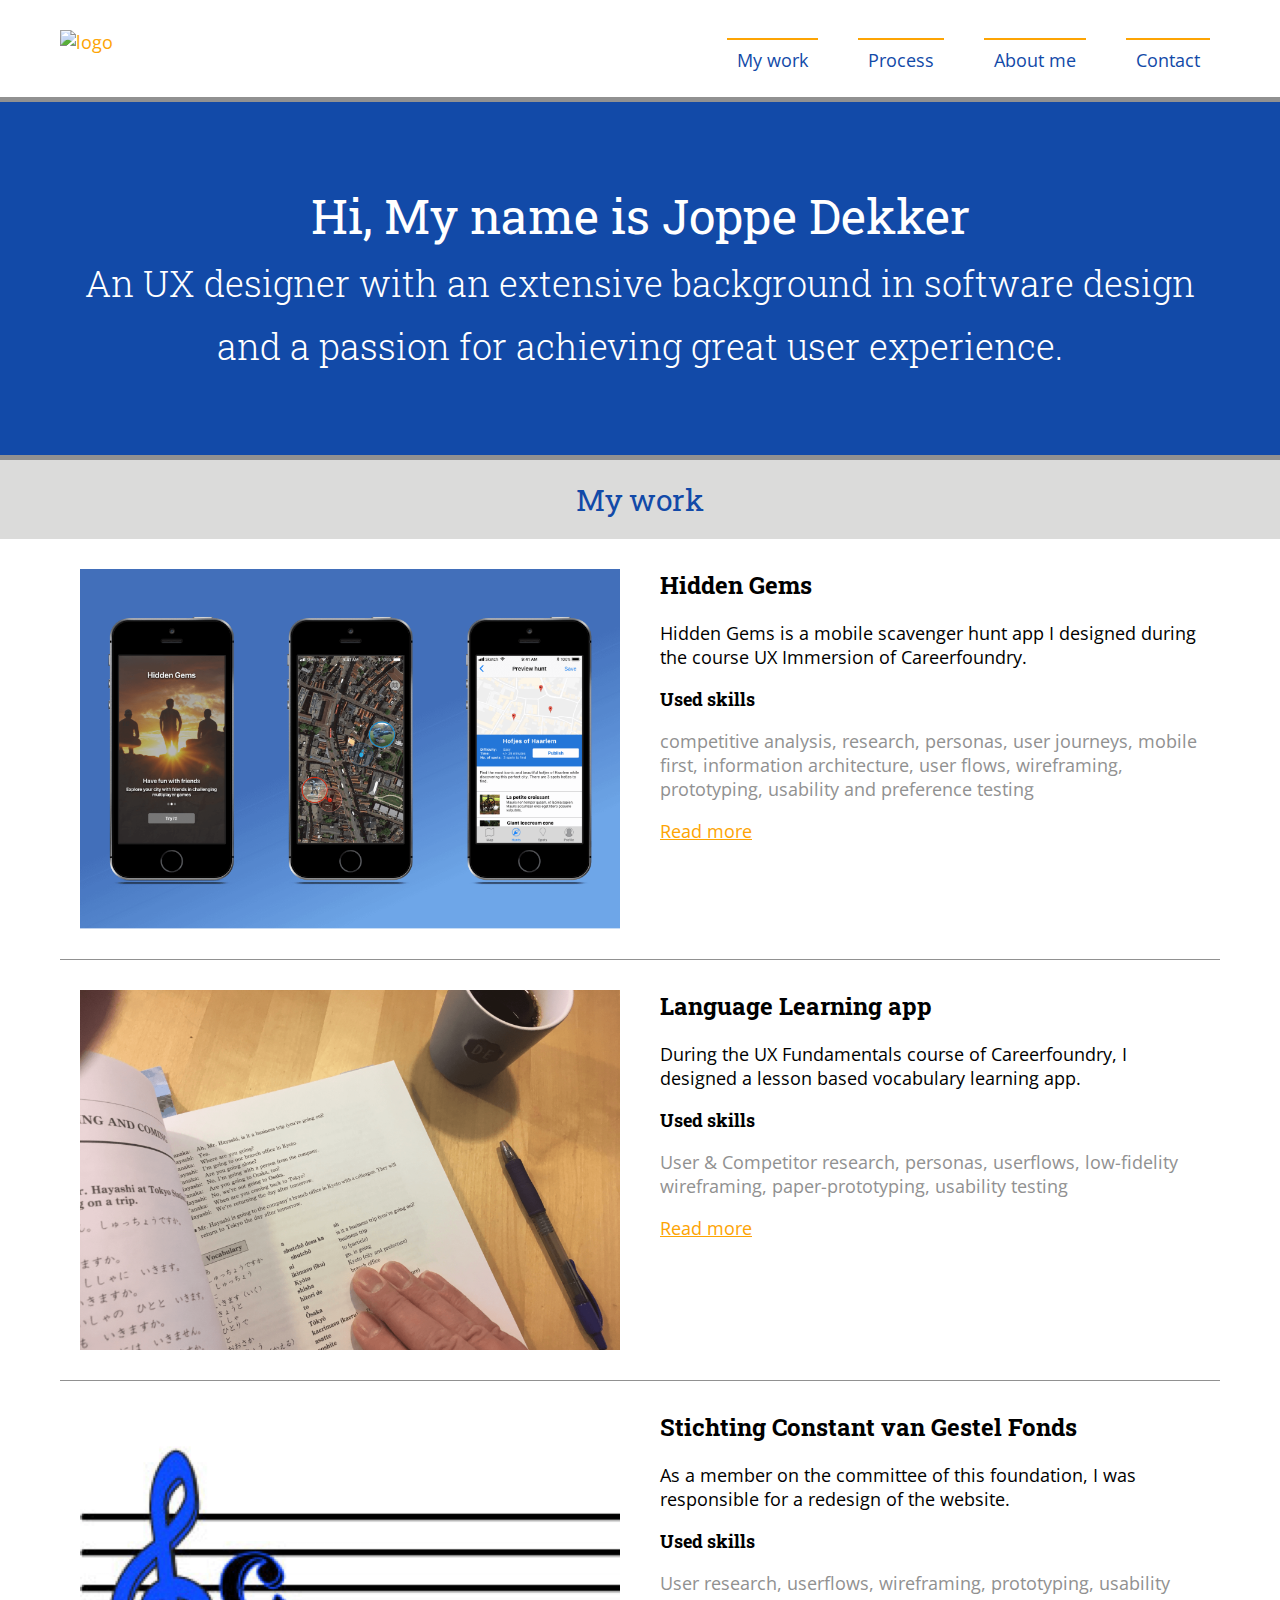
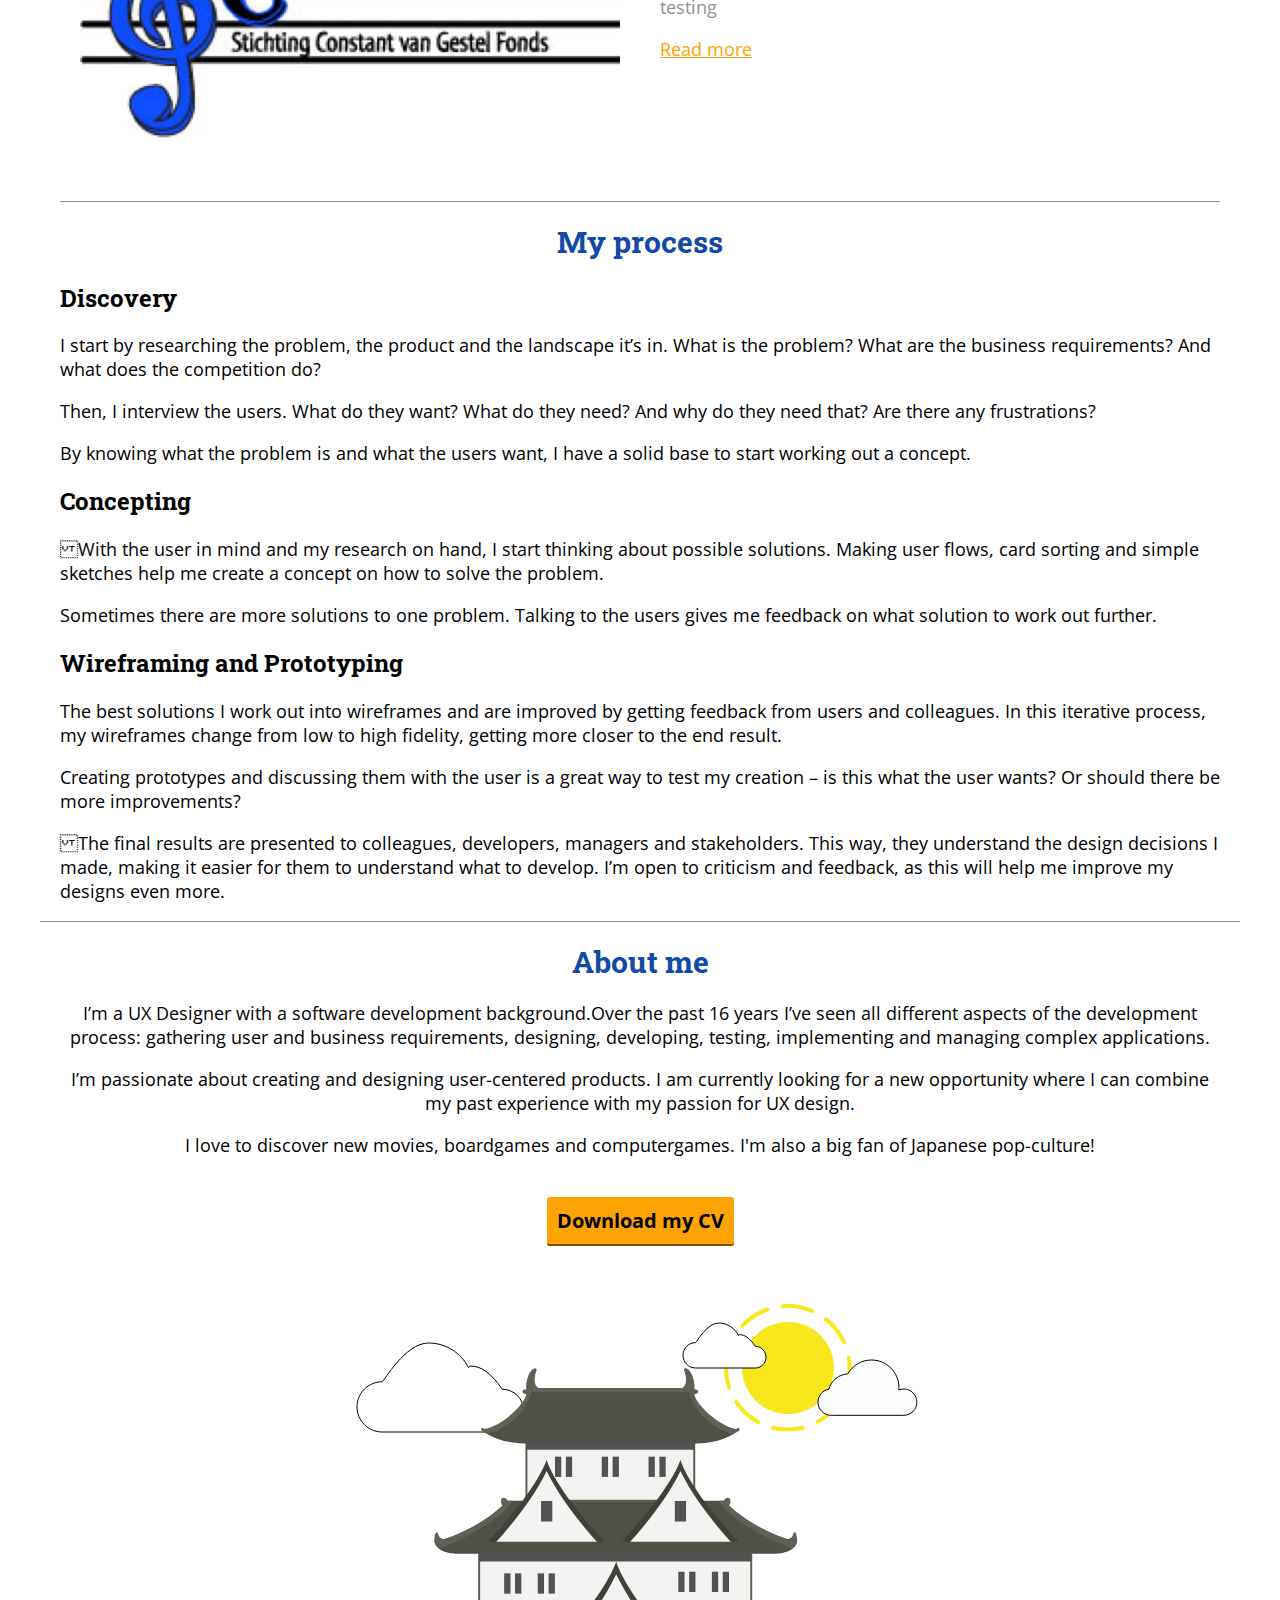
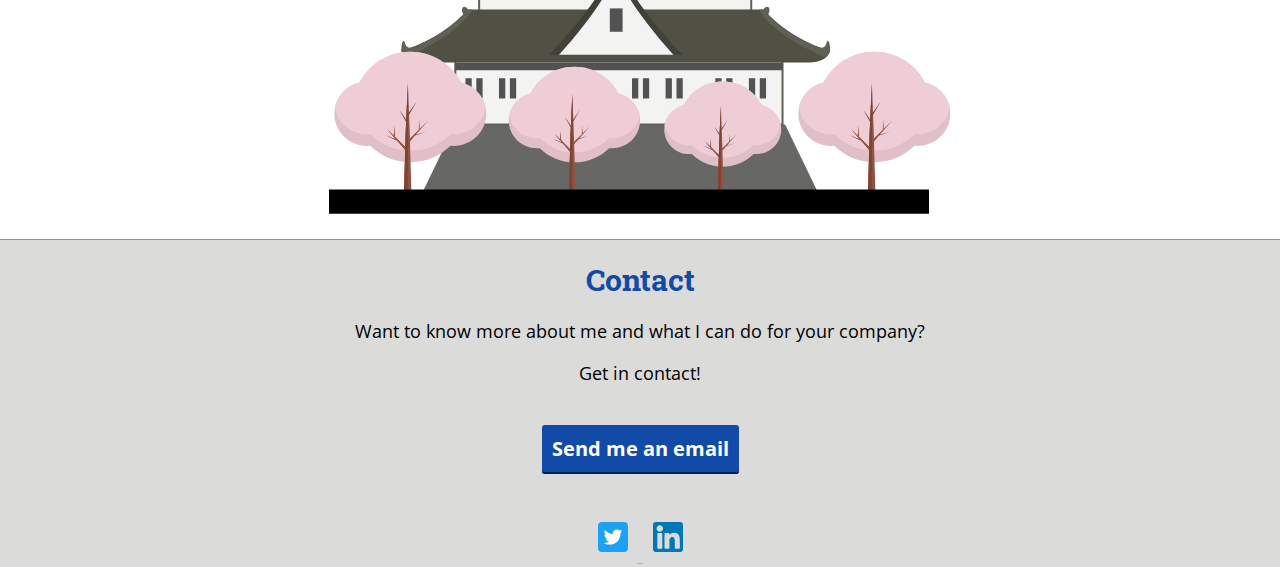
==== commit 4422fffb: "Added css and js for "coming soon" and scrolling to a specific section (in index) Added and changed " ====
--- a/index.html
+++ b/index.html
@@ -35,7 +35,8 @@
         <!--Navigation menu-->
         <ul>
           <li><a href="#work">My work</a></li>
-          <li><a href="#about">About</a></li>
+          <li><a href="#process">Process</a></li>
+          <li><a href="#about">About me</a></li>
           <li><a href="#contact">Contact</a></li>
         </ul>
       </nav>
@@ -59,23 +60,26 @@
     </div>
 
     <div class="wrapper">
-      <!-- Project1 -->
+
+      <!-- Scavenger hunt app -->
       <div class="row">
 
-        <!-- Left column -->
-        <div class="column column-2">
-          <img src="img/process.png" alt="my process">
-        </div>
-
-        <!--Right column-->
-        <div class="column column-2">
-          <h2>My process</h2>
-          <p>As an UX Designer, I use a broad variations of skills and tools when designing. Here I'll tell you more about the design process and skills I use.</p>
-          <a href="#process">Read about my process</a>
-        </div>
-      </div>
-
-      <!-- Project2 -->
+        <!--Left column-->
+        <div class="column column-2">
+          <img src="img/hidden-gems.png" alt="Hidden Gems">
+        </div>
+
+        <div class="column column-2">
+          <h2>Hidden Gems</h2>
+          <p>Hidden Gems is a mobile scavenger hunt app I designed during the course UX Immersion of Careerfoundry.</p>
+
+          <h3>Used skills</h3>
+          <p class="grey">competitive analysis, research, personas, user journeys, mobile first, information architecture, user flows, wireframing, prototyping, usability and preference testing</p>
+          <a href="scavengerhunt.html">Read more</a>
+        </div>
+      </div>
+
+      <!-- Flashcard app -->
       <div class="row">
         <!--this will be row-->
 
@@ -95,26 +99,8 @@
         </div>
       </div>
 
-      <!-- Project3 -->
-      <div class="row">
-
-        <!--Left column-->
-        <div class="column column-2">
-          <img src="img/hidden-gems.png" alt="Hidden Gems">
-        </div>
-
-        <div class="column column-2">
-          <h2>Hidden Gems</h2>
-          <p>Hidden Gems is a mobile scavenger hunt app I designed during the course UX Immersion of Careerfoundry.</p>
-
-          <h3>Used skills</h3>
-          <p class="grey">competitive analysis, research, personas, user journeys, mobile first, information architecture, user flows, wireframing, prototyping, usability and preference testing</p>
-          <a href="scavengerhunt.html">Read more</a>
-        </div>
-      </div>
-
-      <!-- Project4 -->
-      <div class="row">
+      <!-- Stichting Constant van Gestel Fonds -->
+      <div class="row project">
         <!--left column-->
         <div class="column column-2">
           <img src="img/cvg-fonds.png" alt="Stichting Constant van Gestel fonds">
@@ -127,10 +113,16 @@
 
           <h3>Used skills</h3>
           <p class="grey">User research, userflows, wireframing, prototyping, usability testing</p>
-          <a href="#">Read more</a>
-        </div>
-      </div>
-      <!--End work examples -->
+          <a href="scavengerhunt.html">Read more</a>
+        </div>
+
+        <div class="project-details">
+          <p>Coming soon!</p>
+        </div>
+      </div>
+    </div>
+    </div>
+    <!--End work examples -->
     </div>
   </section>
 
@@ -337,6 +329,7 @@
   </section>
 
   <!--Bottom of HTML file, start of JS-->
+  <script src="js/jquery-git.min.js"></script>
   <script src="js/scripts.js"></script>
 
 </body>
--- a/css/style.css
+++ b/css/style.css
@@ -32,6 +32,7 @@
 }
 
 /*For different textcolors*/
+
 .grey {
   /*for grey texts */
   color: #919191;
@@ -167,6 +168,7 @@
 }
 
 /*Styling of the navigation menu*/
+
 nav ul {
   list-style-type: none;
   padding: 0;
@@ -377,7 +379,25 @@
   margin-right: 0;
 }
 
-
+.project {
+  position: relative;
+}
+
+.project-details {
+  display: none;
+  position: absolute;
+  top: 0;
+  left: 0;
+  width: 100%;
+  height: 100%;
+  margin: 0;
+  /* Reset this to 0 */
+  background: rgba(18, 74, 168, 0.5);
+  font-family: 'Roboto Slab', serif;
+  font-size: 80px;
+  text-align: center;
+  color: #FFFFFF;
+}
 
 /*Start of the animations*/
 
@@ -443,64 +463,16 @@
   animation: 60s cloud-move-reverse infinite alternate linear;
 }
 
-/*Start of the media queries (Keep this at the end of the stylesheet)*/
-
-/* Small devices (landscape phones, less than 768px) */
-
-@media (max-width: 767px) {
-  /*General settings*/
-  .wrapper {
-    padding: 0 10px;
-  }
+/*Start of the media queries(Keep this at the end of the stylesheet)*/
+
+/* Medium devices (tablets, less than 992px) */
+
+@media (max-width: 991px) {
   h1 {
     /* Reduce font-size of heading 1 */
     font-size: 24px;
     text-align: center;
   }
-  /*Hero section*/
-  .hero h1 {
-    font-size: 36px;
-    font-weight: 400;
-    padding-top: 50px;
-    padding-right: 0px;
-    padding-bottom: 50px;
-    padding-left: 0px;
-  }
-  .hero h1 span {
-    font-weight: 300;
-    font-size: 28px;
-  }
-  /*Layout case-title*/
-  .case-title h1 {
-    font-size: 36px;
-    font-weight: 400;
-    padding-top: 50px;
-    padding-right: 0px;
-    padding-bottom: 50px;
-    padding-left: 0px;
-  }
-  .case-title h1 span {
-    font-weight: 300;
-    font-size: 28px;
-  }
-  /*Button*/
-  button {
-    /* Resize button */
-    font-size: 18px;
-  }
-  body {
-    /*change font-size */
-    font-size: 16px;
-  }
-}
-
-/* Extra small devices (portrait phones, less than 576px)*/
-
-@media all and (max-width: 575px) {
-  h2 {
-    /*Reduce font-size of heading 2 */
-    font-size: 20px;
-  }
   /*changes in header*/
   header {
     text-align: center;
@@ -508,20 +480,75 @@
   nav {
     float: none;
   }
-  /*Changes in Columns*/
-  .column-2 {
-    /* Modify 2-column to 1-column */
-    width: 100%;
-    margin-right: 0%;
-    padding: 0;
-  }
-  .column-3 {
-    /* Modify 3 column to 1 column */
-    width: 100%;
-    margin-right: 0%;
-    padding: 0;
-  }
-  .column-3 img {
-    width: 50%;
-  }
-}
+  /* Small devices (landscape phones, less than 768px) */
+  @media (max-width: 767px) {
+    /*General settings*/
+    .wrapper {
+      padding: 0 10px;
+    }
+    /*Hero section*/
+    .hero h1 {
+      font-size: 36px;
+      font-weight: 400;
+      padding-top: 50px;
+      padding-right: 0px;
+      padding-bottom: 50px;
+      padding-left: 0px;
+    }
+    .hero h1 span {
+      font-weight: 300;
+      font-size: 28px;
+    }
+    /*Layout case-title*/
+    .case-title h1 {
+      font-size: 36px;
+      font-weight: 400;
+      padding-top: 50px;
+      padding-right: 0px;
+      padding-bottom: 50px;
+      padding-left: 0px;
+    }
+    .case-title h1 span {
+      font-weight: 300;
+      font-size: 28px;
+    }
+    /*Button*/
+    button {
+      /* Resize button */
+      font-size: 18px;
+    }
+    body {
+      /*change font-size */
+      font-size: 16px;
+    }
+  }
+  /* Extra small devices (portrait phones, less than 576px)*/
+  @media all and (max-width: 575px) {
+    h2 {
+      /*Reduce font-size of heading 2 */
+      font-size: 20px;
+    }
+    /*changes in header*/
+    header {
+      text-align: center;
+    }
+    nav {
+      float: none;
+    }
+    /*Changes in Columns*/
+    .column-2 {
+      /* Modify 2-column to 1-column */
+      width: 100%;
+      margin-right: 0%;
+      padding: 0;
+    }
+    .column-3 {
+      /* Modify 3 column to 1 column */
+      width: 100%;
+      margin-right: 0%;
+      padding: 0;
+    }
+    .column-3 img {
+      width: 50%;
+    }
+  }
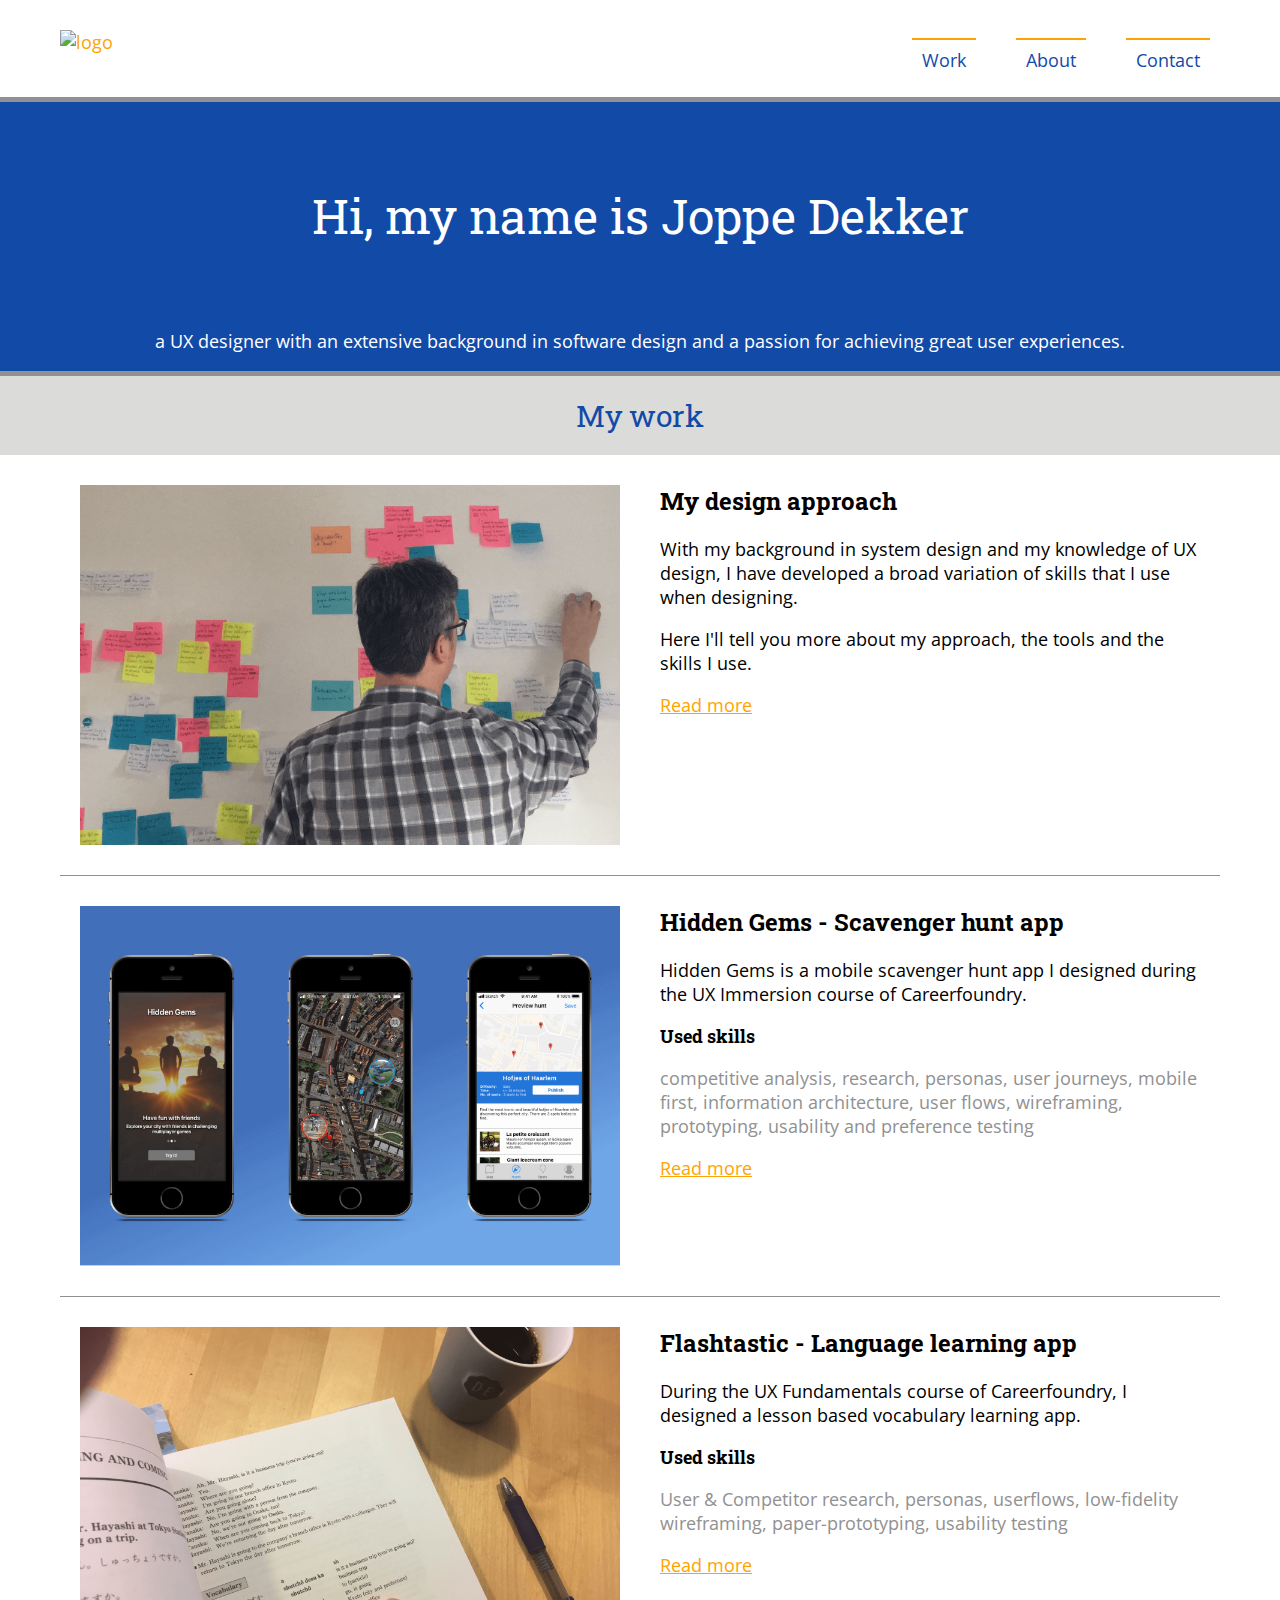
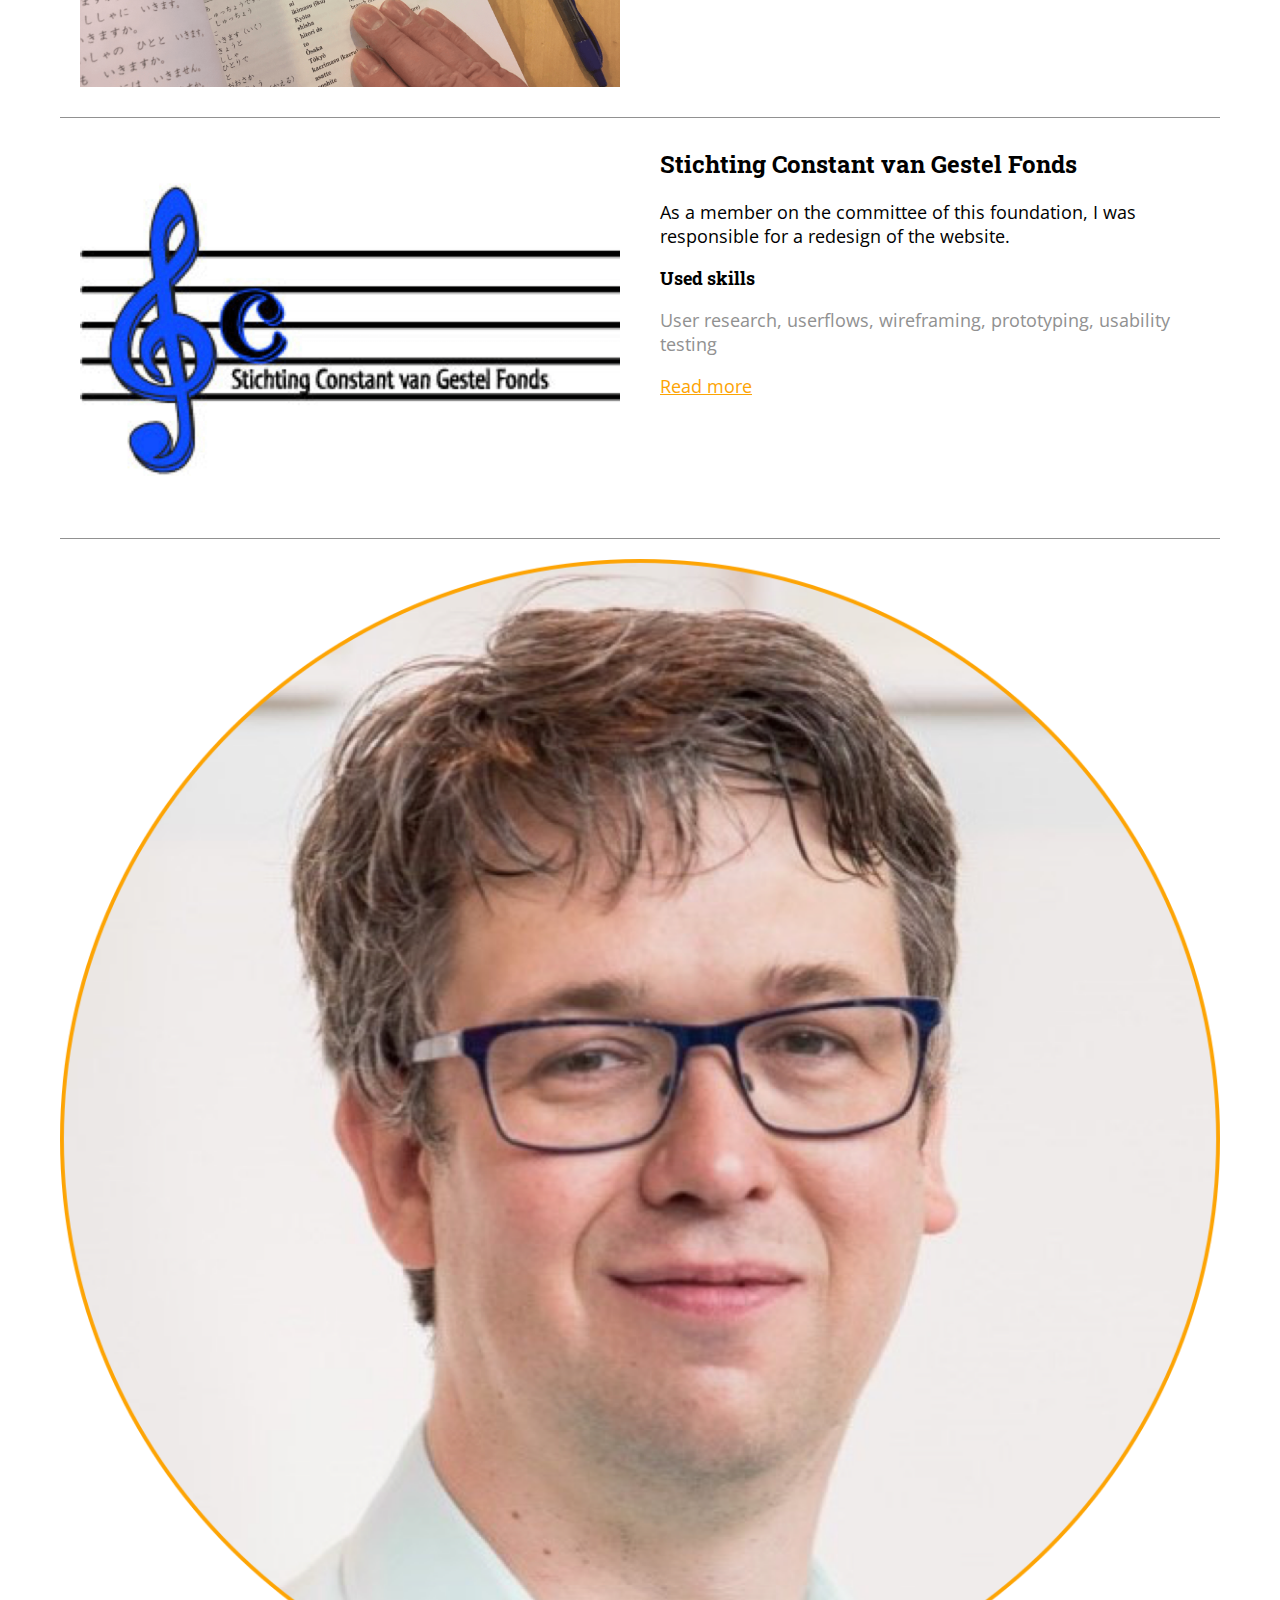
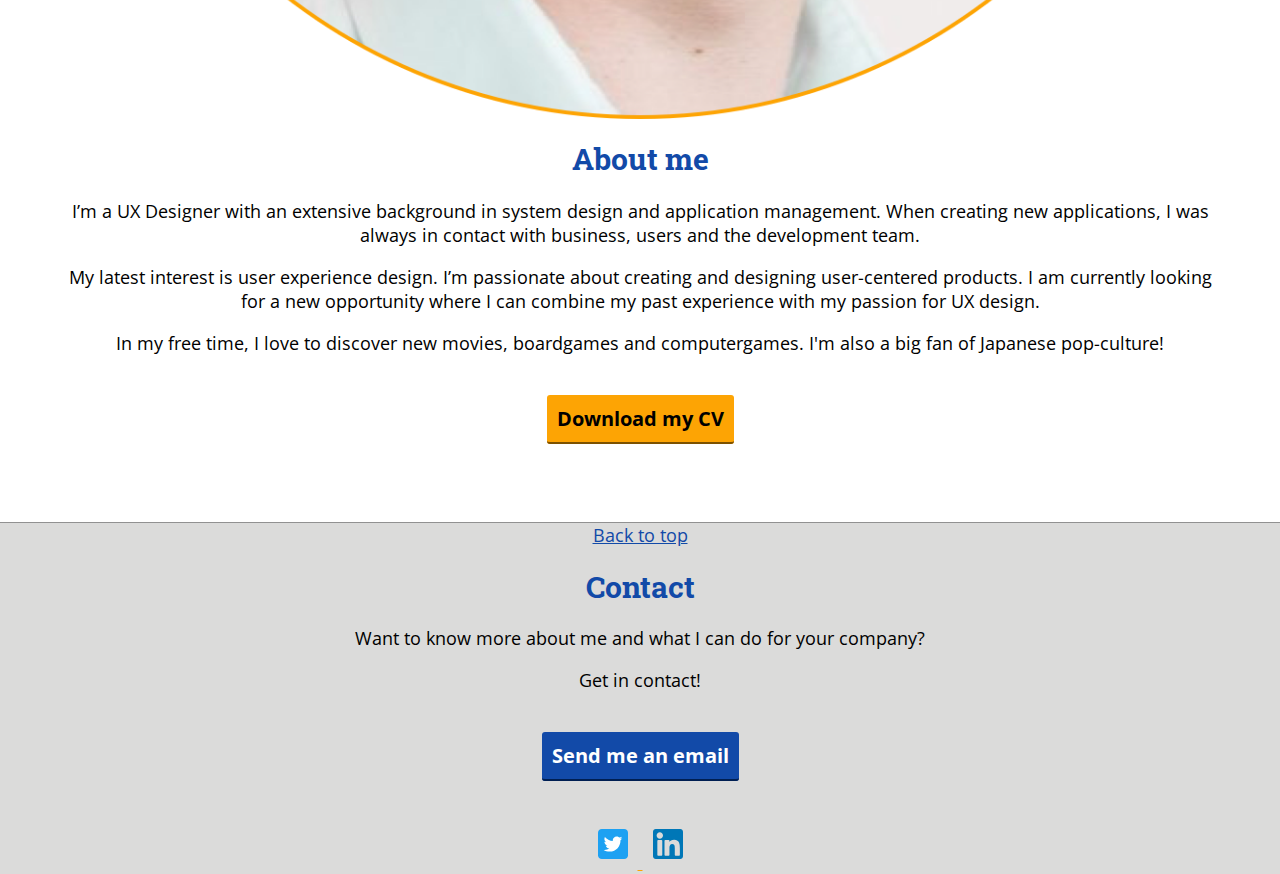
==== commit 1ac96547: "Changed the navigation Changed the hero text Changed the description of my process (is now my design" ====
--- a/index.html
+++ b/index.html
@@ -1,5 +1,6 @@
 <!DOCTYPE html>
-<html>
+
+<html lang="en">
 
 <head>
   <meta charset="utf-8">
@@ -7,7 +8,8 @@
 
   <!--Link to css stylesheet-->
   <link rel="stylesheet" type="text/css" href="css/style.css">
-  <link href="https://fonts.googleapis.com/css?family=Open+Sans|Roboto+Slab:300,400,700" rel="stylesheet">
+  <link href="https://fonts.googleapis.com/css?family=Roboto+Slab:300,400,700" rel="stylesheet">
+  <link href="https://fonts.googleapis.com/css?family=Open+Sans:300,300i,400,400i,700" rel="stylesheet">
 
   <!--Setting viewport-->
   <meta name="viewport" content="width=device-width, initial-scale=1">
@@ -23,7 +25,7 @@
 </head>
 
 <body>
-  <header>
+  <header id="top">
     <div class="wrapper">
       <!-- Logo of the site -->
       <a href="index.html">
@@ -34,9 +36,8 @@
 
         <!--Navigation menu-->
         <ul>
-          <li><a href="#work">My work</a></li>
-          <li><a href="#process">Process</a></li>
-          <li><a href="#about">About me</a></li>
+          <li><a href="#work">Work</a></li>
+          <li><a href="#about">About</a></li>
           <li><a href="#contact">Contact</a></li>
         </ul>
       </nav>
@@ -46,10 +47,8 @@
   <!-- Hero section (Keep as Div if only headline, otherwise make it a section)-->
   <section class="hero">
     <div class="wrapper">
-      <h1>Hi, My name is Joppe Dekker
-        <br>
-      <span>An UX designer with an extensive background in software design and a passion for achieving great user experience. </span>
-    </h1>
+      <h1>Hi, my name is Joppe Dekker</h1>
+      <p>a UX designer with an extensive background in software design and a passion for achieving great user experiences. </p>
     </div>
   </section>
 
@@ -60,6 +59,22 @@
     </div>
 
     <div class="wrapper">
+      <!-- My process -->
+      <div class="row">
+
+        <!-- Left column -->
+        <div class="column column-2">
+          <img src="img/process.png" alt="my work approach">
+        </div>
+
+        <!--Right column-->
+        <div class="column column-2">
+          <h2>My design approach</h2>
+          <p>With my background in system design and my knowledge of UX design, I have developed a broad variation of skills that I use when designing.</p>
+          <p>Here I'll tell you more about my approach, the tools and the skills I use.</p>
+          <a href="process.html">Read more</a>
+        </div>
+      </div>
 
       <!-- Scavenger hunt app -->
       <div class="row">
@@ -70,8 +85,8 @@
         </div>
 
         <div class="column column-2">
-          <h2>Hidden Gems</h2>
-          <p>Hidden Gems is a mobile scavenger hunt app I designed during the course UX Immersion of Careerfoundry.</p>
+          <h2>Hidden Gems - Scavenger hunt app</h2>
+          <p>Hidden Gems is a mobile scavenger hunt app I designed during the UX Immersion course of Careerfoundry.</p>
 
           <h3>Used skills</h3>
           <p class="grey">competitive analysis, research, personas, user journeys, mobile first, information architecture, user flows, wireframing, prototyping, usability and preference testing</p>
@@ -90,7 +105,7 @@
 
         <!--Right column-->
         <div class="column column-2">
-          <h2>Language Learning app</h2>
+          <h2>Flashtastic - Language learning app</h2>
           <p>During the UX Fundamentals course of Careerfoundry, I designed a lesson based vocabulary learning app. </p>
 
           <h3>Used skills</h3>
@@ -120,52 +135,29 @@
           <p>Coming soon!</p>
         </div>
       </div>
-    </div>
-    </div>
-    <!--End work examples -->
+      <!--End work examples -->
     </div>
   </section>
 
-  <!--Process section-->
-  <section id="process" class="wrapper endsection">
-    <h1 class="blue">My process</h1>
-    <h2>Discovery</h2>
-    <p>I start by researching the problem, the product and the landscape it’s in. What is the problem? What are the business requirements? And what does the competition do?</P>
-    <P>Then, I interview the users. What do they want? What do they need? And why do they need that? Are there any frustrations?</p>
-    <p>By knowing what the problem is and what the users want, I have a solid base to start working out a concept.</p>
-
-    <h2>Concepting</h2>
-    <p>-With the user in mind and my research on hand, I start thinking about possible solutions. Making user flows, card sorting and simple sketches help me create a concept on how to solve the problem.</p>
-    <p>Sometimes there are more solutions to one problem. Talking to the users gives me feedback on what solution to work out further.</p>
-
-    <h2>Wireframing and Prototyping</h2>
-    <p>The best solutions I work out into wireframes and are improved by getting feedback from users and colleagues. In this iterative process, my wireframes change from low to high fidelity, getting more closer to the end result.</p>
-    <p>Creating prototypes and discussing them with the user is a great way to test my creation – is this what the user wants? Or should there be more improvements? </p>
-    <p>-The final results are presented to colleagues, developers, managers and stakeholders. This way, they understand the design decisions I made, making it easier for them to understand what to develop. I’m open to criticism and feedback, as this will
-      help me improve my designs even more.</p>
-
-  </section>
+
   <!-- About me -->
   <section id="about">
     <div class="wrapper">
+      <img class="joppe" src="img/joppe.png" alt="That's me!">
       <h1 class="blue">About me</h1>
-      <p>I’m a UX Designer with a software development background.Over the past 16 years I’ve seen all different aspects of the development process: gathering user and business requirements, designing, developing, testing, implementing and managing complex
-        applications.
-      </p>
-      <p>I’m passionate about creating and designing user-centered products. I am currently looking for a new opportunity where I can combine my past experience with my passion for UX design.</p>
-      <p>I love to discover new movies, boardgames and computergames. I'm also a big fan of Japanese pop-culture! </p>
+      <p>I’m a UX Designer with an extensive background in system design and application management. When creating new applications, I was always in contact with business, users and the development team.</p>
+      <p>My latest interest is user experience design. I’m passionate about creating and designing user-centered products. I am currently looking for a new opportunity where I can combine my past experience with my passion for UX design.</p>
+      <p>In my free time, I love to discover new movies, boardgames and computergames. I'm also a big fan of Japanese pop-culture!</p>
 
       <!--Download CV-->
       <div class="buttonmargin">
         <a href="files/cv.pdf" class="button buttonorange" download>Download my CV</a>
       </div>
-
-      <!--SVG Himeji Castle-->
+    </div>
+  </section>
+  <!--SVG Himeji Castle
       <?xml version="1.0" encoding="UTF-8"?>
       <svg class="himeji" width="622px" height="510px" viewBox="0 0 622 510" version="1.1" xmlns="http://www.w3.org/2000/svg" xmlns:xlink="http://www.w3.org/1999/xlink">
-          <!-- Generator: Sketch 50.2 (55047) - http://www.bohemiancoding.com/sketch -->
           <title>Himeji castle@2x</title>
           <desc>Created with Sketch.</desc>
           <defs></defs>
@@ -265,12 +257,13 @@
               </g>
           </g>
       </svg>
-    </div>
-  </section>
+  </div>
+  </section>-->
 
   <!--Contact Information-->
   <section id="contact">
     <div class="wrapper">
+      <a class="blue" href="#top">Back to top</a>
 
       <h1>Contact</h1>
       <p>Want to know more about me and what I can do for your company?</p>
@@ -284,8 +277,6 @@
       <div>
         <!--Twitter-->
         <a href="http://www.twitter.com/jopped">
-          <?xml version="1.0" encoding="utf-8"?>
-          <!-- Generator: Adobe Illustrator 20.0.0, SVG Export Plug-In . SVG Version: 6.00 Build 0)  -->
           <svg class="social" version="1.1" xmlns="http://www.w3.org/2000/svg" xmlns:xlink="http://www.w3.org/1999/xlink" x="0px" y="0px" viewBox="0 0 400 400" style="enable-background:new 0 0 400 400;" xml:space="preserve">
       <style type="text/css">
       	.st0{fill:#1DA1F2;}
@@ -308,8 +299,6 @@
 
         <!--LinkedIn-->
         <a href="https://www.linkedin.com/in/joppedekker/">
-          <?xml version="1.0" encoding="iso-8859-1"?>
-          <!-- Generator: Adobe Illustrator 19.0.0, SVG Export Plug-In . SVG Version: 6.00 Build 0) -->
           <svg class="social" version="1.1" id="Layer_1" xmlns="http://www.w3.org/2000/svg" xmlns:xlink="http://www.w3.org/1999/xlink" x="0px" y="0px" viewBox="0 0 382 382" style="enable-background:new 0 0 382 382;" xml:space="preserve">
     	<path
     		style="fill:#0077B7;"
@@ -324,8 +313,9 @@
       </svg>
         </a>
       </div>
-
-      <!--End social media links-->
+    </div>
+
+    <!--End social media links-->
   </section>
 
   <!--Bottom of HTML file, start of JS-->
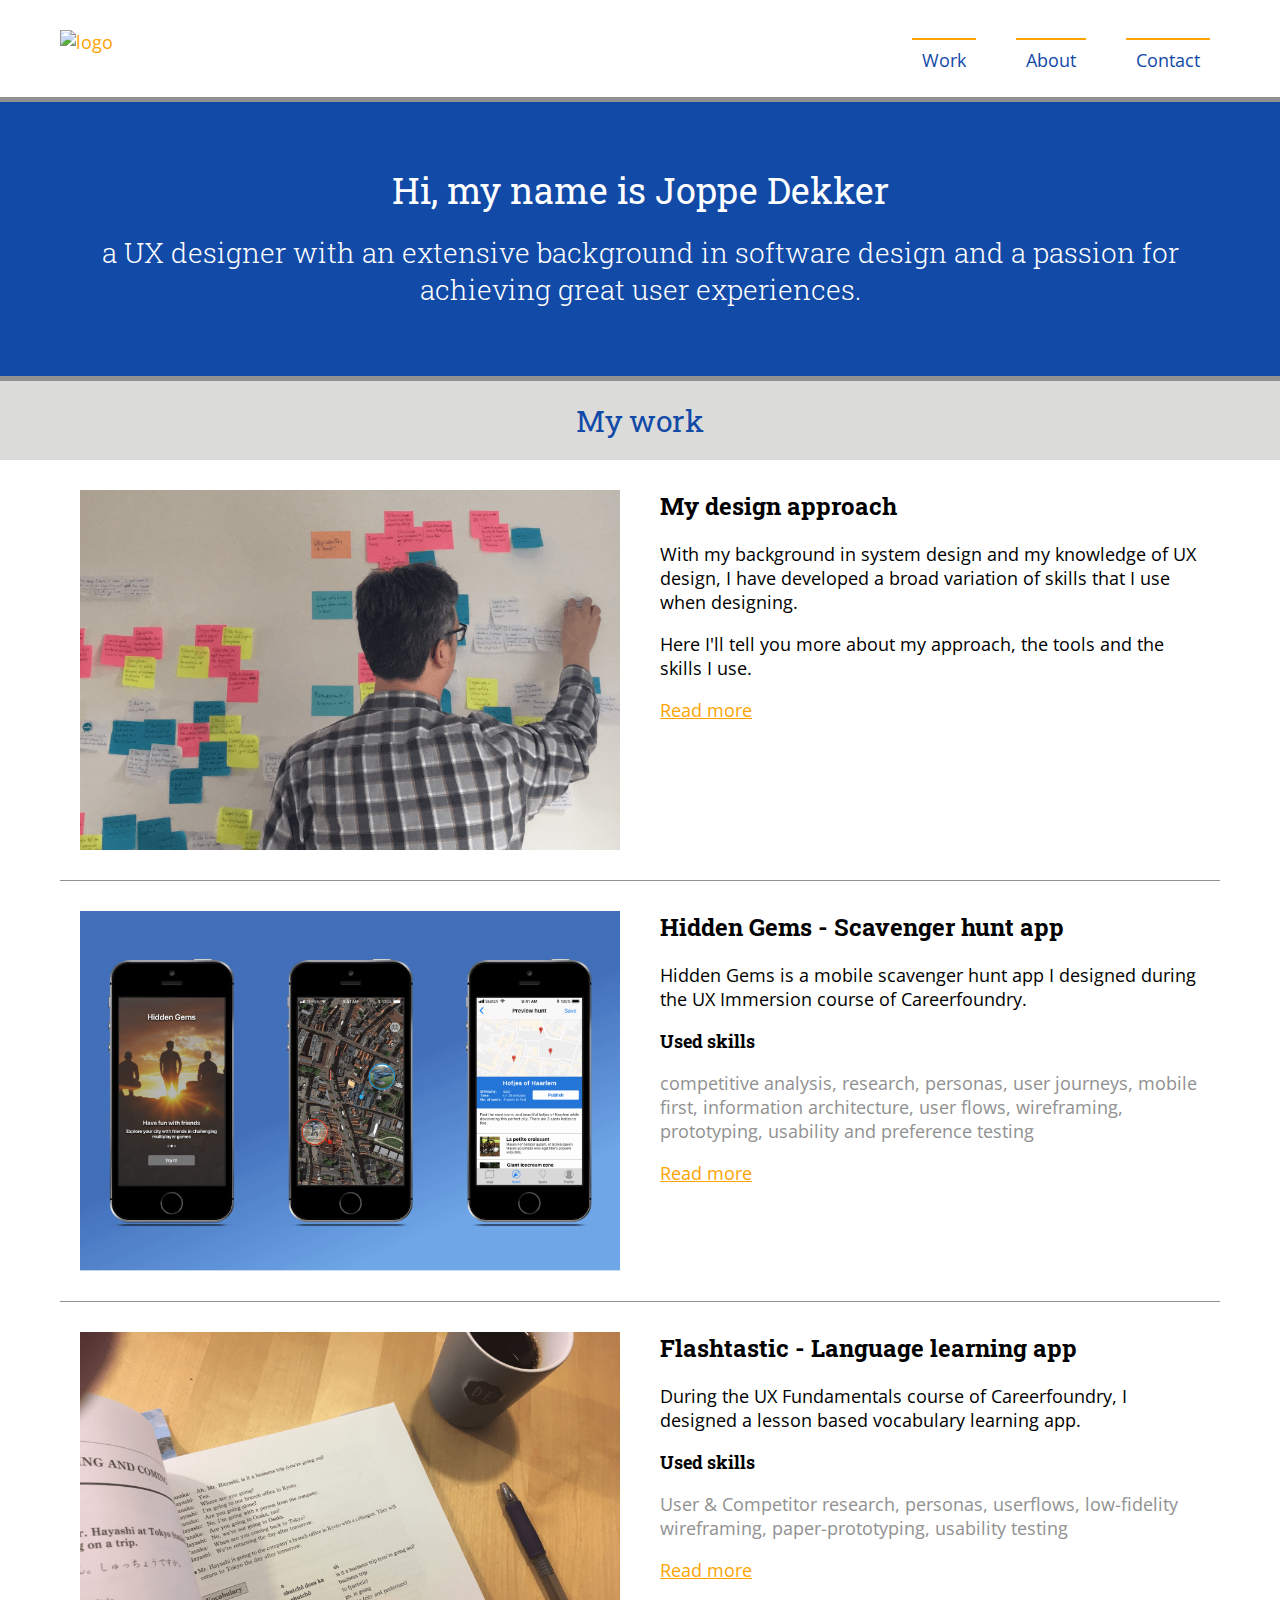
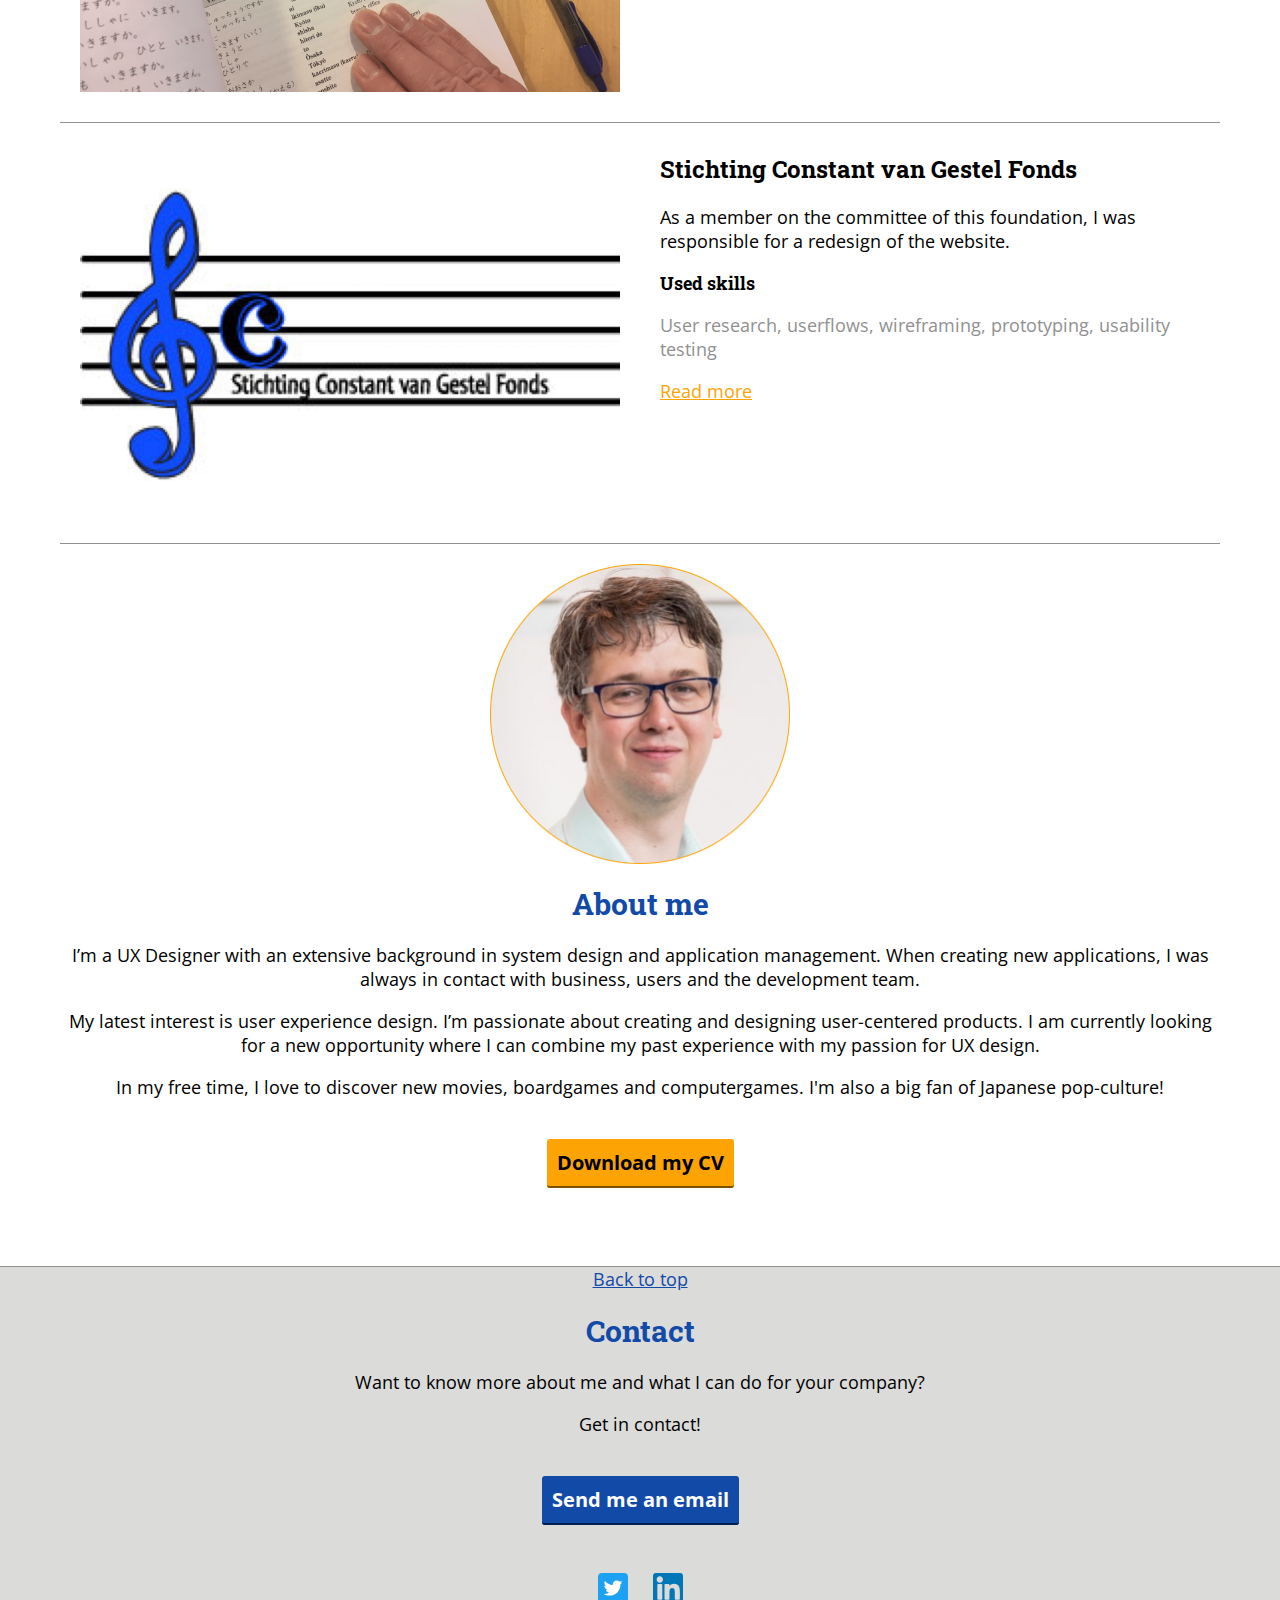
==== commit ef24a4dc: "Changed the last section to footer deleted himeji" ====
--- a/index.html
+++ b/index.html
@@ -155,110 +155,6 @@
       </div>
     </div>
   </section>
-  <!--SVG Himeji Castle
-      <?xml version="1.0" encoding="UTF-8"?>
-      <svg class="himeji" width="622px" height="510px" viewBox="0 0 622 510" version="1.1" xmlns="http://www.w3.org/2000/svg" xmlns:xlink="http://www.w3.org/1999/xlink">
-          <title>Himeji castle@2x</title>
-          <desc>Created with Sketch.</desc>
-          <defs></defs>
-          <g id="Page-1" stroke="none" stroke-width="1" fill="none" fill-rule="evenodd">
-              <g id="Himeji-castle">
-                  <g id="Cloud3" class="cloud-to-right" transform="translate(28.000000, 39.000000)" fill="#FFFFFF" stroke="#000000">
-                      <path d="M114.163808,23.106 C113.051143,23.106 112.14376,23.5953333 111.441658,24.574 C104.113718,10.006 88.9984625,0 71.5361802,0 C48.0739339,0.002 26.6437718,38.786 25.1833994,38.786 C11.2737538,38.786 0.00200600601,50.026 0,63.892 C0.00200600601,77.758 11.2737538,88.998 25.1833994,89 L145.202739,89 C157.052216,88.998 166.658979,79.422 166.658979,67.606 C166.658979,55.79 157.052216,46.214 145.202739,46.214 C134.760809,30.8113333 124.414498,23.1086667 114.163808,23.106 Z" id="wolk-groot-rechts"></path>
-                  </g>
-                  <g id="Sun" transform="translate(395.000000, 0.000000)" fill="#F8E71C">
-                      <path class="sun" d="M19.814,23.258 C26.336,16.186 34.542,10.692 43.792,7.416 C44.834,7.046 45.378,5.904 45.01,4.862 C44.642,3.82 43.498,3.276 42.456,3.644 C32.582,7.144 23.828,13.004 16.874,20.548 C16.124,21.36 16.176,22.624 16.988,23.374 C17.8,24.122 19.066,24.07 19.814,23.258 Z M58.884,4.196 C60.49,4.066 62.114,4 63.752,4 C72.1,4 80.038,5.71 87.25,8.798 C88.266,9.232 89.442,8.762 89.876,7.746 C90.31,6.73 89.84,5.554 88.824,5.12 C81.128,1.824 72.648,0 63.752,0 C62.006,0 60.274,0.07 58.562,0.208 C57.462,0.298 56.64,1.262 56.73,2.364 C56.818,3.464 57.782,4.284 58.884,4.196 Z M100.534,16.66 C108.142,22.61 114.27,30.364 118.276,39.274 C118.73,40.28 119.914,40.73 120.922,40.276 C121.928,39.824 122.378,38.64 121.924,37.632 C117.648,28.122 111.112,19.856 103,13.51 C102.13,12.828 100.872,12.982 100.192,13.852 C99.512,14.722 99.664,15.98 100.534,16.66 Z M122.722,54.048 C123.236,57.206 123.504,60.448 123.504,63.754 C123.504,70.382 122.426,76.75 120.438,82.702 C120.088,83.75 120.654,84.884 121.702,85.234 C122.748,85.584 123.882,85.018 124.232,83.97 C126.356,77.616 127.504,70.816 127.504,63.754 C127.504,60.232 127.218,56.774 126.668,53.404 C126.49,52.314 125.462,51.574 124.372,51.752 C123.282,51.93 122.544,52.958 122.722,54.048 Z M113.686,96.584 C108.354,104.678 101.102,111.402 92.586,116.102 C91.618,116.636 91.268,117.854 91.8,118.82 C92.334,119.788 93.552,120.138 94.518,119.604 C103.608,114.588 111.338,107.42 117.026,98.784 C117.634,97.862 117.38,96.62 116.456,96.014 C115.534,95.406 114.294,95.66 113.686,96.584 Z M78.222,121.742 C73.59,122.894 68.746,123.506 63.752,123.506 C58.832,123.506 54.054,122.912 49.482,121.792 C48.408,121.53 47.326,122.186 47.064,123.258 C46.8,124.332 47.456,125.414 48.53,125.678 C53.41,126.872 58.51,127.506 63.752,127.506 C69.072,127.506 74.244,126.854 79.188,125.624 C80.26,125.358 80.912,124.274 80.646,123.202 C80.38,122.13 79.294,121.476 78.222,121.742 Z M35.096,116.2 C26.562,111.526 19.288,104.826 13.93,96.75 C13.318,95.83 12.078,95.578 11.158,96.19 C10.236,96.8 9.986,98.042 10.596,98.962 C16.314,107.576 24.068,114.72 33.174,119.708 C34.144,120.238 35.358,119.882 35.89,118.914 C36.42,117.946 36.064,116.73 35.096,116.2 Z M4,63.754 C4,70.452 5.102,76.888 7.132,82.894 C7.486,83.942 6.924,85.076 5.878,85.43 C4.832,85.784 3.696,85.222 3.342,84.176 C1.176,77.762 0,70.892 0,63.754 C0,53.01 2.662,42.874 7.36,33.99 C7.876,33.014 9.086,32.64 10.064,33.158 C11.04,33.674 11.412,34.884 10.896,35.86 C6.494,44.188 4.002,53.672 4,63.754 Z M64.05,18 C89.484,18 110.102,38.618 110.102,64.052 C110.102,89.486 89.484,110.104 64.05,110.104 C38.618,110.104 18,89.486 18,64.052 C18,38.618 38.618,18 64.05,18 Z" id="Zon"></path>
-                  </g>
-                  <g id="Himeji" transform="translate(0.000000, 64.000000)">
-                      <polyline id="Fill-645" fill="#676866" points="126.29 356.606 90.492 430.438 491.9 430.438 456.104 356.606 126.29 356.606"></polyline>
-                      <polygon id="Fill-646" stroke="#616054" stroke-width="2" fill="#F3F4F1" points="126.288 356.606 453.536 356.606 453.536 279.642 126.288 279.642"></polygon>
-                      <polygon id="Fill-647" stroke="#616054" stroke-width="2" fill="#F3F4F1" points="150.14 262.734 422.244 262.734 422.244 185.77 150.14 185.77"></polygon>
-                      <path d="M105.292,173.436 C118.12,171.676 153.882,158.35 178.534,132.66 L394.944,132.66 C419.596,158.35 455.358,171.676 468.186,173.436 C465.246,184.25 451.486,185.77 443.614,185.77 L129.866,185.77 C121.994,185.77 108.234,184.25 105.292,173.436" id="Fill-648" fill="#505044"></path>
-                      <path d="M110.406,180.866 C107.626,178.742 106.008,176.068 105.292,173.436 C105.206,173.138 105.5,165.078 107.536,164.3 C109.574,163.52 108.852,167.774 111.314,169.64 C112.368,170.44 114.05,170.782 115.7,170.914 C130.824,166.174 154.438,155.208 173.38,137.712 C172.912,136.904 172.462,135.892 172.19,134.686 C170.826,128.632 176.536,128.666 178.534,132.66 L183.77,132.66 L183.7,132.772 C171.422,153.14 132.466,171.92 110.406,180.866" id="Fill-649" fill="#616054"></path>
-                      <path d="M463.074,180.866 C465.852,178.742 467.472,176.068 468.186,173.436 C468.272,173.138 467.98,165.078 465.942,164.3 C463.904,163.52 464.626,167.774 462.164,169.64 C461.11,170.44 459.428,170.782 457.778,170.914 C442.654,166.174 419.042,155.208 400.098,137.712 C400.568,136.904 401.018,135.892 401.288,134.686 C402.652,128.632 396.944,128.666 394.944,132.66 L389.708,132.66 L389.778,132.772 C402.056,153.14 441.014,171.92 463.074,180.866" id="Fill-650" fill="#616054"></path>
-                      <polygon id="Fill-651" stroke="#616054" stroke-width="2" fill="#F3F4F1" points="197.42 132.66 365.246 132.66 365.246 69.104 197.42 69.104"></polygon>
-                      <polygon id="Fill-652" fill="#515251" points="225.98 108.908 232.262 108.908 232.262 88.646 225.98 88.646"></polygon>
-                      <polygon id="Fill-653" fill="#515251" points="236.848 108.908 243.13 108.908 243.13 88.646 236.848 88.646"></polygon>
-                      <polygon id="Fill-654" fill="#515251" points="272.758 108.908 279.04 108.908 279.04 88.646 272.758 88.646"></polygon>
-                      <polygon id="Fill-655" fill="#515251" points="283.626 108.908 289.908 108.908 289.908 88.646 283.626 88.646"></polygon>
-                      <polygon id="Fill-656" fill="#515251" points="319.536 108.908 325.82 108.908 325.82 88.646 319.536 88.646"></polygon>
-                      <polygon id="Fill-657" fill="#515251" points="330.404 108.908 336.686 108.908 336.686 88.646 330.404 88.646"></polygon>
-                      <path d="M217.654,173.74 L158.878,173.74 C210.332,118.974 217.654,91.794 217.654,91.794 C217.654,91.794 224.468,118.974 275.922,173.74 L217.654,173.74" id="Fill-658" fill="#424139"></path>
-                      <path d="M267.932,173.74 C259.796,164.704 251.906,155.306 244.436,145.478 C237.768,136.706 231.354,127.498 225.602,117.8 C222.782,113.048 220.05,108.08 217.654,102.952 C215.258,108.08 212.528,113.048 209.708,117.8 C203.954,127.498 197.54,136.706 190.874,145.478 C183.402,155.306 175.512,164.704 167.378,173.74 L267.932,173.74" id="Fill-659" fill="#F3F4F1"></path>
-                      <polygon id="Fill-660" fill="#515251" points="212.038 153.51 223.272 153.51 223.272 132.972 212.038 132.972"></polygon>
-                      <path d="M351.458,173.74 L292.68,173.74 C344.134,118.974 351.458,91.794 351.458,91.794 C351.458,91.794 358.27,118.974 409.724,173.74 L351.458,173.74" id="Fill-661" fill="#424139"></path>
-                      <path d="M401.734,173.74 C393.6,164.704 385.71,155.306 378.238,145.478 C371.57,136.706 365.158,127.498 359.404,117.8 C356.584,113.048 353.854,108.08 351.458,102.952 C349.062,108.08 346.33,113.048 343.51,117.8 C337.758,127.498 331.344,136.706 324.676,145.478 C317.206,155.306 309.316,164.704 301.18,173.74 L401.734,173.74" id="Fill-662" fill="#F3F4F1"></path>
-                      <polygon id="Fill-663" fill="#515251" points="345.84 153.51 357.072 153.51 357.072 132.972 345.84 132.972"></polygon>
-                      <path d="M202.34,22.752 C199.66,37.974 176.12,64.092 156.732,65.218 C177.856,77.752 196.986,75.33 219.212,75.26 L280.85,75.07 L281.334,75.072 L281.818,75.07 L343.454,75.26 C365.682,75.33 384.812,77.752 405.936,65.218 C386.548,64.092 363.008,37.974 360.328,22.752 L202.34,22.752" id="Fill-664" fill="#505044"></path>
-                      <path d="M209.262,20.044 L353.404,20.044 C356.224,17.948 359.15,13.876 355.028,2.124 C355.028,2.124 354.944,-0.572 357.576,0.464 C362.556,2.428 366.124,12.964 365.42,20.622 C365.448,22.548 365.228,24.14 365.228,24.14 L197.438,24.14 C197.438,24.14 197.218,22.548 197.246,20.622 C196.542,12.964 200.112,2.428 205.092,0.464 C207.724,-0.572 207.64,2.124 207.64,2.124 C203.516,13.876 206.444,17.948 209.262,20.044" id="Fill-665" fill="#616054"></path>
-                      <path d="M202.34,22.752 L201.216,21.894 C190.332,19.362 192.786,26.918 197.244,25.966 C197.39,34.078 174.178,57.866 155.6,60.988 C154.998,61.09 153.944,59.278 152.966,59.848 C151.99,60.418 152.39,62.84 152.39,62.84 L157.91,65.862 C157.91,65.862 172.24,63.738 187.012,49.84 C201.786,35.94 202.34,22.752 202.34,22.752" id="Fill-666" fill="#616054"></path>
-                      <path d="M360.328,22.752 L361.45,21.894 C372.336,19.362 369.882,26.918 365.422,25.966 C365.278,34.078 388.49,57.866 407.068,60.988 C407.67,61.09 408.724,59.278 409.7,59.848 C410.676,60.418 410.278,62.84 410.278,62.84 L404.758,65.862 C404.758,65.862 390.428,63.738 375.654,49.84 C360.882,35.94 360.328,22.752 360.328,22.752" id="Fill-667" fill="#616054"></path>
-                      <polygon id="Fill-668" fill="#515251" points="175.172 225.654 181.456 225.654 181.456 205.392 175.172 205.392"></polygon>
-                      <polygon id="Fill-669" fill="#515251" points="186.04 225.654 192.322 225.654 192.322 205.392 186.04 205.392"></polygon>
-                      <polygon id="Fill-670" fill="#515251" points="208.748 225.654 215.03 225.654 215.03 205.392 208.748 205.392"></polygon>
-                      <polygon id="Fill-671" fill="#515251" points="219.616 225.654 225.898 225.654 225.898 205.392 219.616 205.392"></polygon>
-                      <polygon id="Fill-672" fill="#515251" points="349.304 223.994 355.586 223.994 355.586 203.732 349.304 203.732"></polygon>
-                      <polygon id="Fill-673" fill="#515251" points="360.17 223.994 366.454 223.994 366.454 203.732 360.17 203.732"></polygon>
-                      <polygon id="Fill-674" fill="#515251" points="382.878 223.994 389.16 223.994 389.16 203.732 382.878 203.732"></polygon>
-                      <polygon id="Fill-675" fill="#515251" points="393.746 223.994 400.028 223.994 400.028 203.732 393.746 203.732"></polygon>
-                      <path d="M501.166,282.244 C489.496,280.482 456.97,267.158 434.546,241.468 L138.932,241.468 C116.51,267.158 83.982,280.482 72.314,282.244 C74.988,293.058 87.504,294.578 94.664,294.578 L478.814,294.578 C485.974,294.578 498.49,293.058 501.166,282.244" id="Fill-676" fill="#505044"></path>
-                      <path d="M496.514,289.674 C499.042,287.55 500.514,284.874 501.166,282.244 C501.242,281.944 500.978,273.884 499.124,273.106 C497.27,272.328 497.928,276.582 495.688,278.448 C494.73,279.246 493.2,279.59 491.7,279.72 C477.942,274.982 456.464,264.016 439.236,246.518 C439.662,245.712 440.07,244.698 440.318,243.494 C441.558,237.44 436.364,237.472 434.546,241.468 L429.784,241.468 L429.848,241.58 C441.016,261.948 476.45,280.728 496.514,289.674" id="Fill-677" fill="#616054"></path>
-                      <path d="M76.964,289.674 C74.436,287.55 72.964,284.874 72.314,282.244 C72.236,281.944 72.502,273.884 74.354,273.106 C76.208,272.328 75.552,276.582 77.792,278.448 C78.748,279.246 80.28,279.59 81.78,279.72 C95.536,274.982 117.014,264.016 134.244,246.518 C133.818,245.712 133.408,244.698 133.162,243.494 C131.922,237.44 137.114,237.472 138.932,241.468 L143.694,241.468 L143.632,241.58 C132.464,261.948 97.03,280.728 76.964,289.674" id="Fill-678" fill="#616054"></path>
-                      <path d="M287.206,286.8 L220.316,286.8 C278.872,224.47 287.206,193.538 287.206,193.538 C287.206,193.538 294.96,224.47 353.518,286.8 L287.206,286.8" id="Fill-679" fill="#424139"></path>
-                      <path d="M344.424,286.8 C335.166,276.516 326.188,265.822 317.684,254.634 C310.098,244.65 302.798,234.172 296.25,223.136 C293.04,217.726 289.932,212.072 287.206,206.238 C284.48,212.072 281.372,217.726 278.162,223.136 C271.614,234.172 264.316,244.65 256.728,254.634 C248.226,265.822 239.246,276.516 229.988,286.8 L344.424,286.8" id="Fill-680" fill="#F3F4F1"></path>
-                      <polygon id="Fill-681" fill="#515251" points="280.814 263.776 293.598 263.776 293.598 240.402 280.814 240.402"></polygon>
-                      <polygon id="Fill-682" fill="#515251" points="136.438 330.49 142.72 330.49 142.72 310.228 136.438 310.228"></polygon>
-                      <polygon id="Fill-683" fill="#515251" points="147.306 330.49 153.588 330.49 153.588 310.228 147.306 310.228"></polygon>
-                      <polygon id="Fill-684" fill="#515251" points="170.012 330.49 176.296 330.49 176.296 310.228 170.012 310.228"></polygon>
-                      <polygon id="Fill-685" fill="#515251" points="180.88 330.49 187.162 330.49 187.162 310.228 180.88 310.228"></polygon>
-                      <polygon id="Fill-686" fill="#515251" points="219.73 330.49 226.014 330.49 226.014 310.228 219.73 310.228"></polygon>
-                      <polygon id="Fill-687" fill="#515251" points="230.598 330.49 236.88 330.49 236.88 310.228 230.598 310.228"></polygon>
-                      <polygon id="Fill-688" fill="#515251" points="253.306 330.49 259.588 330.49 259.588 310.228 253.306 310.228"></polygon>
-                      <polygon id="Fill-689" fill="#515251" points="264.174 330.49 270.456 330.49 270.456 310.228 264.174 310.228"></polygon>
-                      <polygon id="Fill-690" fill="#515251" points="303.024 330.49 309.306 330.49 309.306 310.228 303.024 310.228"></polygon>
-                      <polygon id="Fill-691" fill="#515251" points="313.89 330.49 320.174 330.49 320.174 310.228 313.89 310.228"></polygon>
-                      <polygon id="Fill-692" fill="#515251" points="336.598 330.49 342.88 330.49 342.88 310.228 336.598 310.228"></polygon>
-                      <polygon id="Fill-693" fill="#515251" points="347.466 330.49 353.748 330.49 353.748 310.228 347.466 310.228"></polygon>
-                      <polygon id="Fill-694" fill="#515251" points="386.316 330.49 392.6 330.49 392.6 310.228 386.316 310.228"></polygon>
-                      <polygon id="Fill-695" fill="#515251" points="397.184 330.49 403.466 330.49 403.466 310.228 397.184 310.228"></polygon>
-                      <polygon id="Fill-696" fill="#515251" points="419.892 330.49 426.174 330.49 426.174 310.228 419.892 310.228"></polygon>
-                      <polygon id="Fill-697" fill="#515251" points="430.758 330.49 437.042 330.49 437.042 310.228 430.758 310.228"></polygon>
-                      <polygon id="Fill-698" fill="#515251" points="150.14 193.538 422.244 193.538 422.244 185.77 150.14 185.77"></polygon>
-                      <polygon id="Fill-699" fill="#515251" points="126.288 302.346 453.536 302.346 453.536 294.578 126.288 294.578"></polygon>
-                      <polygon id="Fill-700" fill="#515251" points="197.42 81.628 365.246 81.628 365.246 73.86 197.42 73.86"></polygon>
-                      <path d="M81.338,283.706 C103.582,283.706 122.82,296.278 132.038,314.552 C146.542,317.89 157.336,330.624 157.336,345.826 C157.336,363.57 142.628,377.954 124.484,377.954 C123.484,377.954 122.496,377.908 121.518,377.822 C111.274,387.952 97.056,394.232 81.338,394.232 C65.62,394.232 51.404,387.952 41.16,377.822 C40.182,377.908 39.192,377.954 38.192,377.954 C20.048,377.954 5.34,363.57 5.34,345.826 C5.34,330.624 16.136,317.89 30.638,314.552 C39.856,296.278 59.094,283.706 81.338,283.706" id="Fill-1371" fill="#E1BFC9"></path>
-                      <path d="M81.338,283.706 C103.582,283.706 122.82,296.278 132.038,314.552 C144.658,317.456 154.468,327.474 156.804,340.042 C154.02,355.026 140.61,366.388 124.484,366.388 C123.484,366.388 122.496,366.342 121.518,366.256 C111.274,376.386 97.056,382.666 81.338,382.666 C65.62,382.666 51.404,376.386 41.16,366.256 C40.182,366.342 39.192,366.388 38.192,366.388 C22.068,366.388 8.658,355.026 5.872,340.042 C8.21,327.474 18.02,317.456 30.638,314.552 C39.856,296.278 59.094,283.706 81.338,283.706" id="Fill-1372" fill="#EFCDD7"></path>
-                      <path d="M80.676,363.026 L80.882,370.454 L89.838,361.656 L90.032,350.748 L90.808,360.704 L99.212,352.448 L86.77,366.736 L97.75,363.584 L85.832,367.814 L80.964,373.402 L81.256,383.85 L81.268,383.862 L81.256,383.868 L82.642,433.6 C82.76,435.37 74.404,435.556 74.772,433.6 L76.214,381.908 L68.01,372.488 L55.944,367.056 L66.85,371.154 L58.084,361.088 L64.924,367.808 L65.188,357.89 L65.942,368.808 L76.296,378.978 L76.74,363.026 L77.158,353.686 L70.316,341.968 L77.242,351.814 L78.906,314.658 L80.676,363.026" id="Fill-1373" fill="#935140"></path>
-                      <path d="M78.86,434.992 C76.75,435.054 74.58,434.618 74.772,433.6 L76.214,381.908 L68.01,372.488 L55.944,367.056 L66.85,371.154 L58.084,361.088 L64.924,367.808 L65.188,357.89 L65.942,368.808 L76.296,378.978 L76.74,363.026 L77.158,353.686 L70.316,341.968 L77.242,351.814 L78.86,315.676 L78.86,434.992" id="Fill-1374" fill="#935140"></path>
-                      <path d="M78.86,434.992 C76.75,435.054 74.58,434.618 74.772,433.6 L76.74,363.026 L78.86,315.676 L78.86,346.112 L87.916,333.238 L79.568,347.536 L78.902,347.266 L78.86,347.248 L78.86,434.992" id="Fill-1375" fill="#7C4434"></path>
-                      <path d="M545.338,283.706 C567.582,283.706 586.82,296.278 596.038,314.552 C610.542,317.89 621.336,330.624 621.336,345.826 C621.336,363.57 606.628,377.954 588.484,377.954 C587.484,377.954 586.496,377.908 585.518,377.822 C575.274,387.952 561.056,394.232 545.338,394.232 C529.62,394.232 515.404,387.952 505.16,377.822 C504.182,377.908 503.192,377.954 502.192,377.954 C484.048,377.954 469.34,363.57 469.34,345.826 C469.34,330.624 480.136,317.89 494.638,314.552 C503.856,296.278 523.094,283.706 545.338,283.706" id="Fill-1371-Copy" fill="#E1BFC9"></path>
-                      <path d="M545.338,283.706 C567.582,283.706 586.82,296.278 596.038,314.552 C608.658,317.456 618.468,327.474 620.804,340.042 C618.02,355.026 604.61,366.388 588.484,366.388 C587.484,366.388 586.496,366.342 585.518,366.256 C575.274,376.386 561.056,382.666 545.338,382.666 C529.62,382.666 515.404,376.386 505.16,366.256 C504.182,366.342 503.192,366.388 502.192,366.388 C486.068,366.388 472.658,355.026 469.872,340.042 C472.21,327.474 482.02,317.456 494.638,314.552 C503.856,296.278 523.094,283.706 545.338,283.706" id="Fill-1372-Copy" fill="#EFCDD7"></path>
-                      <path d="M544.676,363.026 L544.882,370.454 L553.838,361.656 L554.032,350.748 L554.808,360.704 L563.212,352.448 L550.77,366.736 L561.75,363.584 L549.832,367.814 L544.964,373.402 L545.256,383.85 L545.268,383.862 L545.256,383.868 L546.642,433.6 C546.76,435.37 538.404,435.556 538.772,433.6 L540.214,381.908 L532.01,372.488 L519.944,367.056 L530.85,371.154 L522.084,361.088 L528.924,367.808 L529.188,357.89 L529.942,368.808 L540.296,378.978 L540.74,363.026 L541.158,353.686 L534.316,341.968 L541.242,351.814 L542.906,314.658 L544.676,363.026" id="Fill-1373-Copy" fill="#935140"></path>
-                      <path d="M542.86,434.992 C540.75,435.054 538.58,434.618 538.772,433.6 L540.214,381.908 L532.01,372.488 L519.944,367.056 L530.85,371.154 L522.084,361.088 L528.924,367.808 L529.188,357.89 L529.942,368.808 L540.296,378.978 L540.74,363.026 L541.158,353.686 L534.316,341.968 L541.242,351.814 L542.86,315.676 L542.86,434.992" id="Fill-1374-Copy" fill="#935140"></path>
-                      <path d="M542.86,434.992 C540.75,435.054 538.58,434.618 538.772,433.6 L540.74,363.026 L542.86,315.676 L542.86,346.112 L551.916,333.238 L543.568,347.536 L542.902,347.266 L542.86,347.248 L542.86,434.992" id="Fill-1375-Copy" fill="#7C4434"></path>
-                      <path d="M245.46,298.814 C264.68,298.814 281.306,309.676 289.272,325.468 C301.804,328.352 311.132,339.356 311.132,352.494 C311.132,367.826 298.422,380.256 282.744,380.256 C281.88,380.256 281.024,380.216 280.18,380.142 C271.328,388.896 259.042,394.324 245.46,394.324 C231.876,394.324 219.59,388.896 210.74,380.142 C209.894,380.216 209.04,380.256 208.174,380.256 C192.496,380.256 179.786,367.826 179.786,352.494 C179.786,339.356 189.116,328.352 201.646,325.468 C209.614,309.676 226.238,298.814 245.46,298.814" id="Fill-1376" fill="#E1BFC9"></path>
-                      <path d="M245.46,298.814 C264.68,298.814 281.306,309.676 289.272,325.468 C300.176,327.978 308.654,336.634 310.674,347.494 C308.266,360.444 296.678,370.262 282.744,370.262 C281.88,370.262 281.024,370.222 280.18,370.148 C271.328,378.902 259.042,384.328 245.46,384.328 C231.876,384.328 219.59,378.902 210.74,370.148 C209.894,370.222 209.04,370.262 208.174,370.262 C194.24,370.262 182.654,360.444 180.246,347.494 C182.266,336.634 190.742,327.978 201.646,325.468 C209.614,309.676 226.238,298.814 245.46,298.814" id="Fill-1377" fill="#EFCDD7"></path>
-                      <path d="M244.886,367.356 L245.066,373.774 L252.804,366.172 L252.972,356.746 L253.642,365.35 L260.906,358.214 L250.154,370.562 L259.642,367.84 L249.342,371.492 L245.136,376.322 L245.388,385.352 L245.398,385.36 L245.388,385.366 L246.586,428.342 C246.688,429.872 239.466,430.032 239.786,428.342 L241.03,383.674 L233.942,375.532 L223.516,370.838 L232.94,374.38 L225.364,365.682 L231.276,371.488 L231.502,362.918 L232.154,372.352 L241.102,381.142 L241.486,367.356 L241.848,359.286 L235.934,349.16 L241.92,357.666 L243.356,325.56 L244.886,367.356" id="Fill-1378" fill="#935140"></path>
-                      <path d="M243.318,429.544 C241.494,429.6 239.62,429.222 239.786,428.342 L241.03,383.674 L233.942,375.532 L223.516,370.838 L232.94,374.38 L225.364,365.682 L231.276,371.488 L231.502,362.918 L232.154,372.352 L241.102,381.142 L241.486,367.356 L241.848,359.286 L235.934,349.16 L241.92,357.666 L243.318,326.44 L243.318,429.544" id="Fill-1379" fill="#935140"></path>
-                      <path d="M243.318,429.544 C241.494,429.6 239.62,429.222 239.786,428.342 L241.486,367.356 L243.318,326.44 L243.318,352.74 L251.144,341.616 L243.928,353.97 L243.354,353.736 L243.318,353.722 L243.318,429.544" id="Fill-1380" fill="#7C4434"></path>
-                      <path d="M393.746,313.55 C410.872,313.55 425.686,323.23 432.784,337.3 C443.952,339.87 452.264,349.676 452.264,361.382 C452.264,375.044 440.938,386.12 426.968,386.12 C426.198,386.12 425.436,386.084 424.684,386.018 C416.796,393.818 405.848,398.654 393.746,398.654 C381.642,398.654 370.696,393.818 362.808,386.018 C362.056,386.084 361.294,386.12 360.522,386.12 C346.552,386.12 335.228,375.044 335.228,361.382 C335.228,349.676 343.54,339.87 354.706,337.3 C361.804,323.23 376.618,313.55 393.746,313.55" id="Fill-1381" fill="#E1BFC9"></path>
-                      <path d="M393.746,313.55 C410.872,313.55 425.686,323.23 432.784,337.3 C442.5,339.536 450.054,347.25 451.854,356.928 C449.71,368.466 439.384,377.214 426.968,377.214 C426.198,377.214 425.436,377.178 424.684,377.112 C416.796,384.912 405.848,389.748 393.746,389.748 C381.642,389.748 370.696,384.912 362.808,377.112 C362.056,377.178 361.294,377.214 360.522,377.214 C348.106,377.214 337.782,368.466 335.638,356.928 C337.436,347.25 344.99,339.536 354.706,337.3 C361.804,323.23 376.618,313.55 393.746,313.55" id="Fill-1382" fill="#EFCDD7"></path>
-                      <path d="M393.234,374.626 L393.394,380.344 L400.29,373.57 L400.44,365.172 L401.036,372.836 L407.508,366.48 L397.928,377.482 L406.382,375.056 L397.206,378.312 L393.458,382.616 L393.682,390.66 L393.69,390.668 L393.682,390.674 L394.75,428.966 C394.84,430.33 388.406,430.472 388.69,428.966 L389.8,389.164 L383.482,381.91 L374.192,377.728 L382.59,380.884 L375.84,373.134 L381.108,378.308 L381.308,370.67 L381.89,379.078 L389.862,386.908 L390.204,374.626 L390.526,367.434 L385.258,358.412 L390.592,365.992 L391.872,337.382 L393.234,374.626" id="Fill-1383" fill="#935140"></path>
-                      <path d="M391.836,430.038 C390.212,430.088 388.542,429.75 388.69,428.966 L389.8,389.164 L383.482,381.91 L374.192,377.728 L382.59,380.884 L375.84,373.134 L381.108,378.308 L381.308,370.67 L381.89,379.078 L389.862,386.908 L390.204,374.626 L390.526,367.434 L385.258,358.412 L390.592,365.992 L391.836,338.166 L391.836,430.038" id="Fill-1384" fill="#935140"></path>
-                      <path d="M391.836,430.038 C390.212,430.088 388.542,429.75 388.69,428.966 L390.204,374.626 L391.836,338.166 L391.836,361.602 L398.81,351.688 L392.382,362.698 L391.87,362.49 L391.836,362.476 L391.836,430.038" id="Fill-1385" fill="#7C4434"></path>
-                      <polygon id="Fill-2166" fill="#000000" points="0 445.638 600 445.638 600 421.5 0 421.5"></polygon>
-                  </g>
-                  <g id="Cloud2" class="cloud-to-left2" transform="translate(489.000000, 56.000000)" fill="#FAFCFB" stroke="#000000">
-                      <path d="M87.92,29.1912605 C85.642,20.6863866 78.148,14.3657143 69.104,13.9260504 C64.374,5.61277311 55.502,0 45.318,0 C30.17,0 17.892,12.3831933 17.892,27.6564706 C17.892,28.445042 17.944,29.2215126 18.01,29.9919328 C16.478,29.3566387 14.804,29.0016807 13.046,29.0016807 C5.842,29.0016807 0,34.8907563 0,42.1573109 C0,49.4238655 5.842,55.3129412 13.046,55.3129412 L84.43,55.3129412 L84.43,55.2423529 C84.876,55.2887395 85.33,55.3129412 85.792,55.3129412 C92.994,55.3129412 98.838,49.4238655 98.838,42.1573109 C98.838,35.6248739 94.11,30.2198319 87.92,29.1912605" id="Wolk-middel-links" transform="translate(49.419000, 27.656471) scale(-1, 1) translate(-49.419000, -27.656471) "></path>
-                  </g>
-                  <g id="Cloud1" class="cloud-to-left" transform="translate(354.000000, 19.000000)" fill="#FFFFFF" stroke="#000000">
-                      <path d="M56.8561988,11.682809 C56.3020663,11.682809 55.8501685,11.9302247 55.5005055,12.4250562 C51.8510231,5.05921348 44.3232788,0 35.626661,0 C23.9419234,0.00101123596 13.2692104,19.6108989 12.5419114,19.6108989 C5.61458835,19.6108989 0.000999037073,25.2940449 0,32.3049438 C0.000999037073,39.3158427 5.61458835,44.9989888 12.5419114,45 L72.3142995,45 C78.2156115,44.9989888 83,40.157191 83,34.182809 C83,28.208427 78.2156115,23.3666292 72.3142995,23.3666292 C67.1139785,15.578764 61.9612783,11.6841573 56.8561988,11.682809 Z" id="Wolk-klein-rechts"></path>
-                  </g>
-              </g>
-          </g>
-      </svg>
-  </div>
-  </section>-->
 
   <!--Contact Information-->
   <section id="contact">
--- a/css/style.css
+++ b/css/style.css
@@ -1,19 +1,19 @@
 /*
 Colors used
 Primary colors:
-White 		  #FFFFFF;
+White 		  #fff;
 Grey 		    #919191;
-Light Blue 	#124AA8;
-Dark Blue 	#001F52;
-Black 		  #000000;
+Light Blue 	#124aa8;
+Dark Blue 	#001f52;
+Black 		  #000;
 
 Complementary colors:
-White       #FFFFFF;
-Light grey  #DBDBDA;
-Orange      #FDA404;
-Brown       #7D5100;
-Black       #000000;
-Really light Grey #F8F8F8;
+White       #fff;
+Light grey  #dbdbda;
+Orange      #fda404;
+Brown       #7d5100;
+Black       #000;
+Really light Grey #f8f8f8;
 
 Font families
 'Open Sans', sans-serif
@@ -25,20 +25,20 @@
 }
 
 body {
-  /*font family and size */
+  /* font family and size */
   font-family: 'Open Sans', sans-serif;
   font-size: 18px;
   margin: 0 auto;
 }
 
-/*For different textcolors*/
+/* For different textcolors */
 
 .grey {
-  /*for grey texts */
+  /* for grey texts */
   color: #919191;
 }
 
-/*Styling of the headers*/
+/* Styling of the headers */
 
 h1 {
   font-family: 'Roboto Slab', serif;
@@ -56,52 +56,58 @@
   font-size: 18px;
 }
 
-/*Start styling of the links*/
+/* Start styling of the links */
 
 a {
-  /*Base color of the link*/
-  color: #FDA404;
-}
-
-a:hover, a:focus {
-  /*No underline when hovering over link*/
+  /* Base color of the link */
+  color: #fda404;
+}
+
+a:hover,
+a:focus {
+  /* No underline when hovering over link */
   text-decoration: none;
 }
 
 a:active {
   /* selected link */
-  color: #7D5100;
-}
-
-/*Styling buttons */
-
-button, .button {
+  color: #7d5100;
+}
+
+/* Styling buttons */
+
+button,
+.button {
   /* overwrite browser defaults */
+
   /* reset the border */
   border: none;
+
   /* inherit the font from the outer container */
   font-family: inherit;
   font-weight: bold;
   font-size: 20px;
+
   /* style button */
-  ;
   text-decoration: none;
   padding: 10px;
+
   /* width of the border, type, color */
   transition-duration: 1s;
   transition-property: opacity;
 }
 
 .buttonmargin {
-  margin: 50px 0 50px 0;
+  margin: 50px 0;
 }
 
 .buttonorange {
   /* style button */
-  background-color: #FDA404;
-  color: #000000;
+  background-color: #fda404;
+  color: #000;
   border-radius: 3px;
-  border-bottom: 2px solid #7D5100;
+  border-bottom: 2px solid #7d5100;
+
   /* width of the border, type, color */
   transition-duration: 1s;
   transition-property: opacity;
@@ -109,50 +115,66 @@
 
 .buttonblue {
   /* style button */
-  background-color: #124AA8;
-  color: #FFFFFF;
+  background-color: #124aa8;
+  color: #fff;
   border-radius: 3px;
-  border-bottom: 2px solid #001F52;
+  border-bottom: 2px solid #001f52;
+
   /* width of the border, type, color */
   transition-duration: 1s;
   transition-property: opacity;
 }
 
-button:hover, .button:hover, button:focus, .button:focus {
+button:hover,
+.button:hover,
+button:focus,
+.button:focus {
   /* let's the mouse appear as hand when hovering over the button */
   cursor: pointer;
-  /*Change opacity when hovering/selecting button*/
+
+  /* Change opacity when hovering/selecting button */
   opacity: 0.8;
 }
 
-button:active, .button:active {
+button:active,
+.button:active {
   /* selected link */
-  color: #FFFFFF;
-}
-
-/*Standard styling images on max-width*/
+  color: #fff;
+}
+
+/* Standard styling images on max-width */
 
 img {
   max-width: 100%;
-  margin: 20px 0 20px 0;
+  margin: 20px 0;
   display: flex;
 }
 
-/*Styling section & container */
-
-section:before, section:after, header::before, header::after, .container:before, .container:after, .row:before, .row:after {
+/* Styling section & container */
+
+section::before,
+section::after,
+header::before,
+header::after,
+.container::before,
+.container::after,
+.row::before,
+.row::after {
   display: table;
   content: " ";
 }
 
-section:after, header::after, .container:after, .row:after {
+section::after,
+header::after,
+.container::after,
+.row::after {
   clear: both;
 }
 
-/*Styling Header with logo and navigation */
+/* Styling Header with logo and navigation */
 
 header {
-  background: #FFFFFF;
+  background: #fff;
   padding: 10px 0 5px;
   border-bottom: 5px solid #919191;
 }
@@ -167,7 +189,7 @@
   float: right;
 }
 
-/*Styling of the navigation menu*/
+/* Styling of the navigation menu */
 
 nav ul {
   list-style-type: none;
@@ -180,134 +202,132 @@
 }
 
 nav ul li a {
-  color: #124AA8;
+  color: #124aa8;
   text-decoration: none;
-  margin: 0px 10px;
-  padding: 10px 10px;
+  margin: 0 10px;
+  padding: 10px;
   position: relative;
   z-index: 0;
   cursor: pointer;
 }
 
-/*Top border go down and Left border appears*/
-
-.borders a:before {
+/* Top border go down and Left border appears */
+
+.borders a::before {
   position: absolute;
-  top: 0px;
-  left: 0px;
+  top: 0;
+  left: 0;
   width: 2px;
-  height: 0px;
-  background: #FDA404;
+  height: 0;
+  background: #fda404;
   content: "";
   opacity: 1;
   transition: all 0.3s;
 }
 
-.borders a:after {
+.borders a::after {
   position: absolute;
-  top: 0px;
-  left: 0px;
+  top: 0;
+  left: 0;
   width: 100%;
   height: 2px;
-  background: #FDA404;
+  background: #fda404;
   content: "";
   opacity: 1;
   transition: all 0.3s;
 }
 
-.borders a:hover:before {
+.borders a:hover::before {
   height: 100%;
 }
 
-.borders a:hover:after {
+.borders a:hover::after {
   opacity: 0;
   top: 100%;
 }
 
-/*Styling hero section*/
+/* Styling hero section */
 
 .hero {
-  background: #124AA8;
+  background: #124aa8;
   border-bottom: 5px solid #919191;
-  color: #FFFFFF;
+  color: #fff;
   text-align: center;
 }
 
 .hero h1 {
-  font-size: 48px;
+  font-size: 36px;
   font-weight: 400;
-  padding-top: 50px;
-  padding-right: 0px;
-  padding-bottom: 50px;
-  padding-left: 0px;
+  padding-top: 40px;
+  margin-bottom: 0;
   display: block;
 }
 
-.hero h1 span {
+.hero p {
+  font-family: 'Roboto Slab', serif;
   font-weight: 300;
-  font-size: 36px;
-}
-
-/*Styling header Mywork*/
+  font-size: 28px;
+  margin-top: 20px;
+  padding-bottom: 40px;
+}
+
+/* Styling header Mywork */
 
 .mywork {
-  background: #DBDBDA;
-  color: #124AA8;
-  padding-top: 20px;
-  padding-right: 0px;
-  padding-bottom: 20px;
-  padding-left: 0px;
+  background: #dbdbda;
+  color: #124aa8;
+  padding: 20px 0;
 }
 
 .mywork h1 {
   font-weight: 400;
 }
 
-/*Styling text*/
+/* Styling text */
 
 .blue {
-  color: #124AA8;
-}
-
-/*Styling background*/
-
-/*grey background*/
+  color: #124aa8;
+}
+
+/* Styling background */
+
+/* grey background */
 
 .greyback {
-  background: #F8F8F8;
+  background: #f8f8f8;
 }
 
 .endsection {
   border-bottom: 1px solid #919191;
 }
 
-/*Styling #work */
+/* Styling #work */
 
 #work .row {
   padding: 10px 0;
   border-bottom: 1px solid #919191;
 }
 
-/*Styling about section*/
+/* Styling about section */
 
 #about div {
   text-align: center;
   padding-bottom: 20px;
 }
 
-/*Styling contact section*/
+/* Styling contact section */
 
 #contact {
   text-align: center;
-  background: #DBDBDA;
+  background: #dbdbda;
   border-top: 1px solid #919191;
 }
 
 #contact h1 {
-  color: #124AA8;
-}
-
-/*Styling social icons */
+  color: #124aa8;
+}
+
+/* Styling social icons */
 
 .social {
   width: 50px;
@@ -318,24 +338,21 @@
   width: 100%;
 }
 
-/*Styling Project case pages*/
-
-/*Styling Case-title section*/
+/* Styling Project case pages */
+
+/* Styling Case-title section */
 
 .case-title {
-  background: #124AA8;
+  background: #124aa8;
   border-bottom: 5px solid #919191;
-  color: #FFFFFF;
+  color: #fff;
   text-align: center;
 }
 
 .case-title h1 {
   font-size: 48px;
   font-weight: 400;
-  padding-top: 50px;
-  padding-right: 0px;
-  padding-bottom: 50px;
-  padding-left: 0px;
+  padding: 50px 0;
   display: block;
 }
 
@@ -353,7 +370,7 @@
   padding: 0 20px;
 }
 
-/*Column styling */
+/* Column styling */
 
 .column {
   float: left;
@@ -377,6 +394,20 @@
 
 .column-3:last-child {
   margin-right: 0;
+}
+
+.column-s {
+  width: 32%;
+  display: inline-block;
+  margin-right: 2%;
+  float: left;
+}
+
+.column-l {
+  width: 64%;
+  display: inline-block;
+  margin-right: 2%;
+  float: left;
 }
 
 .project {
@@ -391,22 +422,51 @@
   width: 100%;
   height: 100%;
   margin: 0;
+
   /* Reset this to 0 */
-  background: rgba(18, 74, 168, 0.5);
+  background: rgba(18, 74, 168, 0.35);
   font-family: 'Roboto Slab', serif;
   font-size: 80px;
   text-align: center;
-  color: #FFFFFF;
-}
-
-/*Start of the animations*/
-
-/*Animation of the Himeji castle svg*/
+  color: #fff;
+}
+
+.project-details p {
+  position: absolute;
+  top: 15%;
+  left: 0;
+  bottom: 0;
+  right: 0;
+}
+
+.problem {
+  text-align: center;
+  font-style: italic;
+}
+
+.center {
+  text-align: center;
+}
+
+.centerimg {
+  margin: 0 auto;
+}
+
+.joppe {
+  width: 300px;
+  margin: 0 auto;
+  padding: 20px 0 0;
+}
+
+/* Start of the animations */
+
+/* Animation of the Himeji castle svg */
 
 @keyframes color-change {
   from {
     fill: #edc655;
   }
+
   to {
     fill: #f76414;
   }
@@ -424,6 +484,7 @@
   from {
     transform: translate(0, 50px);
   }
+
   to {
     transform: translate(200px, 50px);
   }
@@ -441,6 +502,7 @@
   from {
     transform: translate(438px, -10px);
   }
+
   to {
     transform: translate(238px, -10px);
   }
@@ -454,6 +516,7 @@
   from {
     transform: translate(550px, 80px);
   }
+
   to {
     transform: translate(300px, 80px);
   }
@@ -463,7 +526,7 @@
   animation: 60s cloud-move-reverse infinite alternate linear;
 }
 
-/*Start of the media queries(Keep this at the end of the stylesheet)*/
+/* Start of the media queries(Keep this at the end of the stylesheet) */
 
 /* Medium devices (tablets, less than 992px) */
 
@@ -473,82 +536,102 @@
     font-size: 24px;
     text-align: center;
   }
-  /*changes in header*/
+
+  /* changes in header */
   header {
     text-align: center;
   }
+
   nav {
     float: none;
   }
+
   /* Small devices (landscape phones, less than 768px) */
   @media (max-width: 767px) {
-    /*General settings*/
+    /* General settings */
     .wrapper {
       padding: 0 10px;
     }
-    /*Hero section*/
+
+    /* Hero section */
     .hero h1 {
-      font-size: 36px;
-      font-weight: 400;
-      padding-top: 50px;
-      padding-right: 0px;
-      padding-bottom: 50px;
-      padding-left: 0px;
-    }
-    .hero h1 span {
+      font-size: 32px;
+    }
+
+    .hero p {
       font-weight: 300;
-      font-size: 28px;
-    }
-    /*Layout case-title*/
+      font-size: 24px;
+    }
+
+    /* Layout case-title */
     .case-title h1 {
       font-size: 36px;
       font-weight: 400;
-      padding-top: 50px;
-      padding-right: 0px;
-      padding-bottom: 50px;
-      padding-left: 0px;
-    }
+      padding: 50px 0;
+    }
+
     .case-title h1 span {
       font-weight: 300;
       font-size: 28px;
     }
-    /*Button*/
+
+    /* Button */
     button {
       /* Resize button */
       font-size: 18px;
     }
+
     body {
-      /*change font-size */
+      /* change font-size */
       font-size: 16px;
     }
-  }
-  /* Extra small devices (portrait phones, less than 576px)*/
+
+    .column-s {
+      width: 100%;
+      margin-right: 0%;
+      float: left;
+    }
+
+    .column-l {
+      width: 100%;
+      margin-right: 0%;
+    }
+  }
+
+  /* Extra small devices (portrait phones, less than 576px) */
   @media all and (max-width: 575px) {
     h2 {
-      /*Reduce font-size of heading 2 */
+      /* Reduce font-size of heading 2 */
       font-size: 20px;
     }
-    /*changes in header*/
+
+    /* changes in header */
     header {
       text-align: center;
     }
+
     nav {
+      font-size: 14px;
       float: none;
     }
-    /*Changes in Columns*/
+
+    /* Changes in Columns */
     .column-2 {
       /* Modify 2-column to 1-column */
       width: 100%;
       margin-right: 0%;
       padding: 0;
     }
+
     .column-3 {
       /* Modify 3 column to 1 column */
       width: 100%;
       margin-right: 0%;
       padding: 0;
     }
+
     .column-3 img {
       width: 50%;
     }
   }
+}
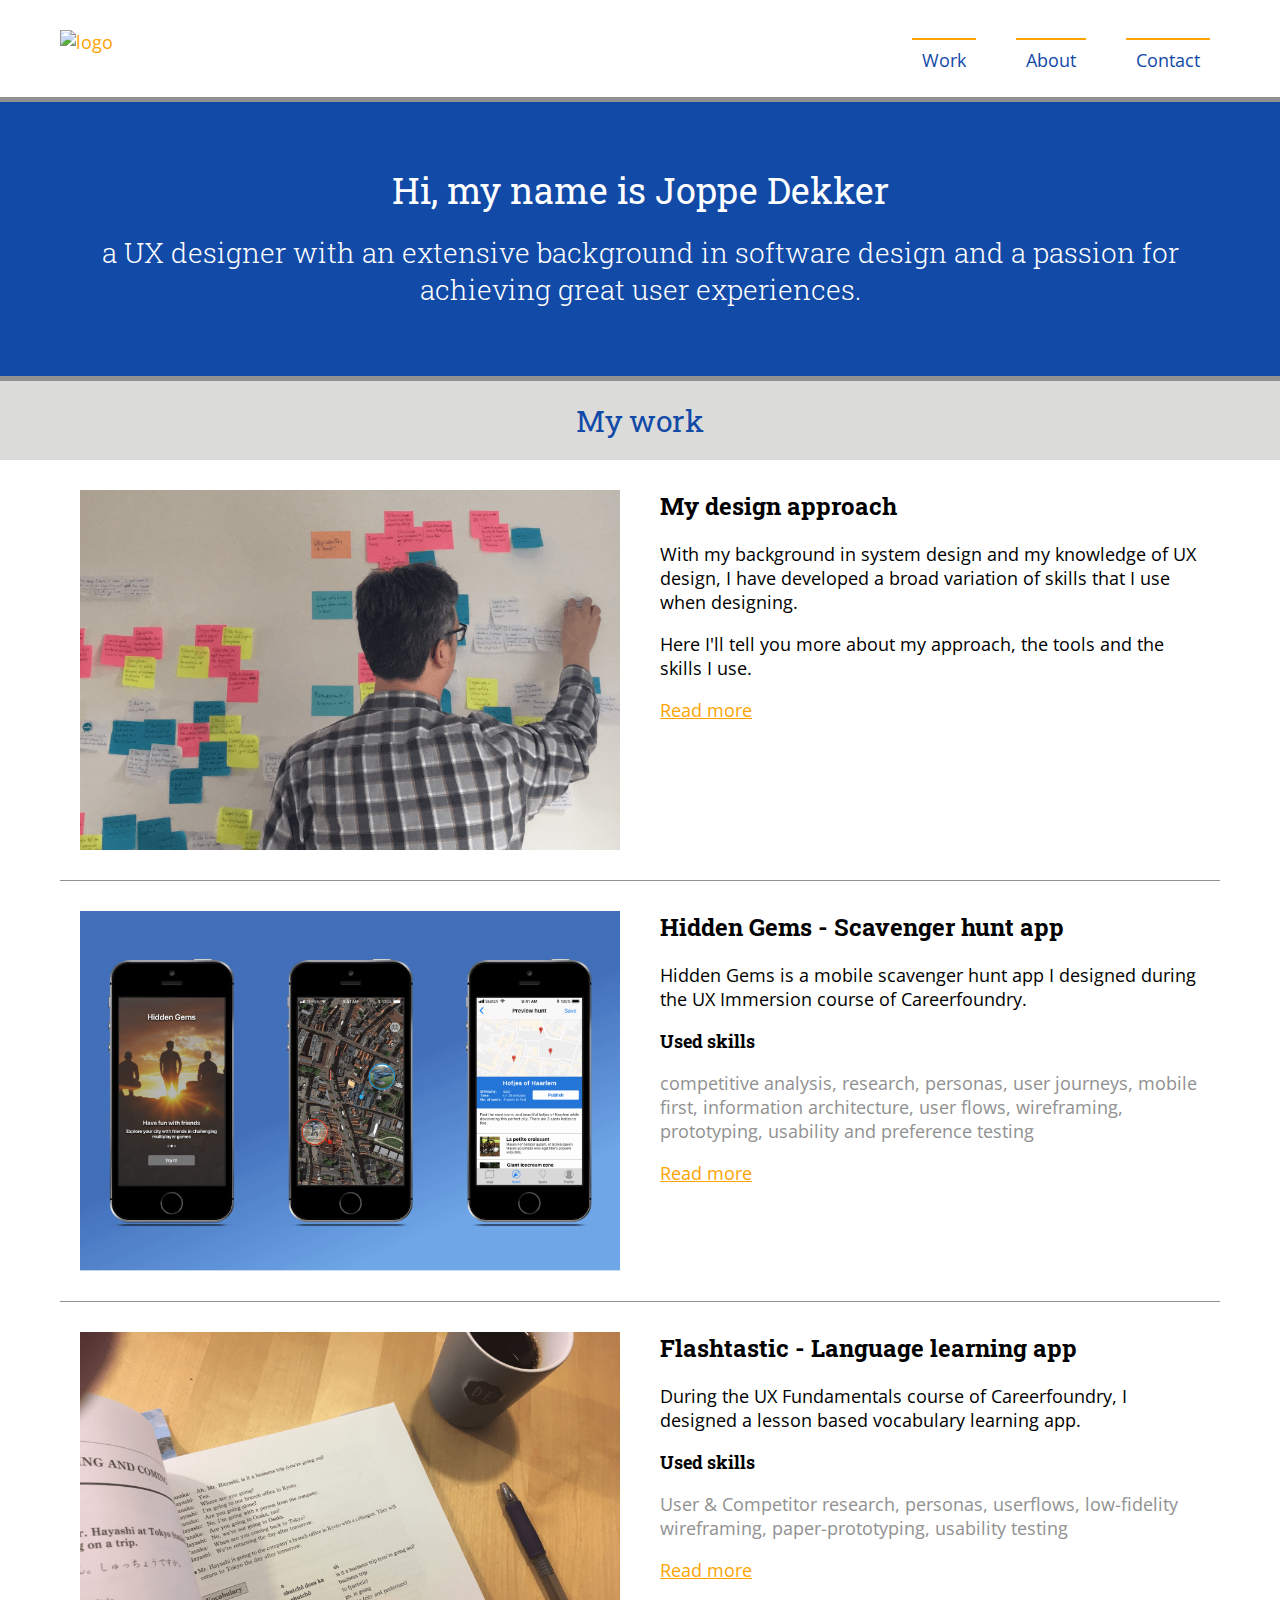
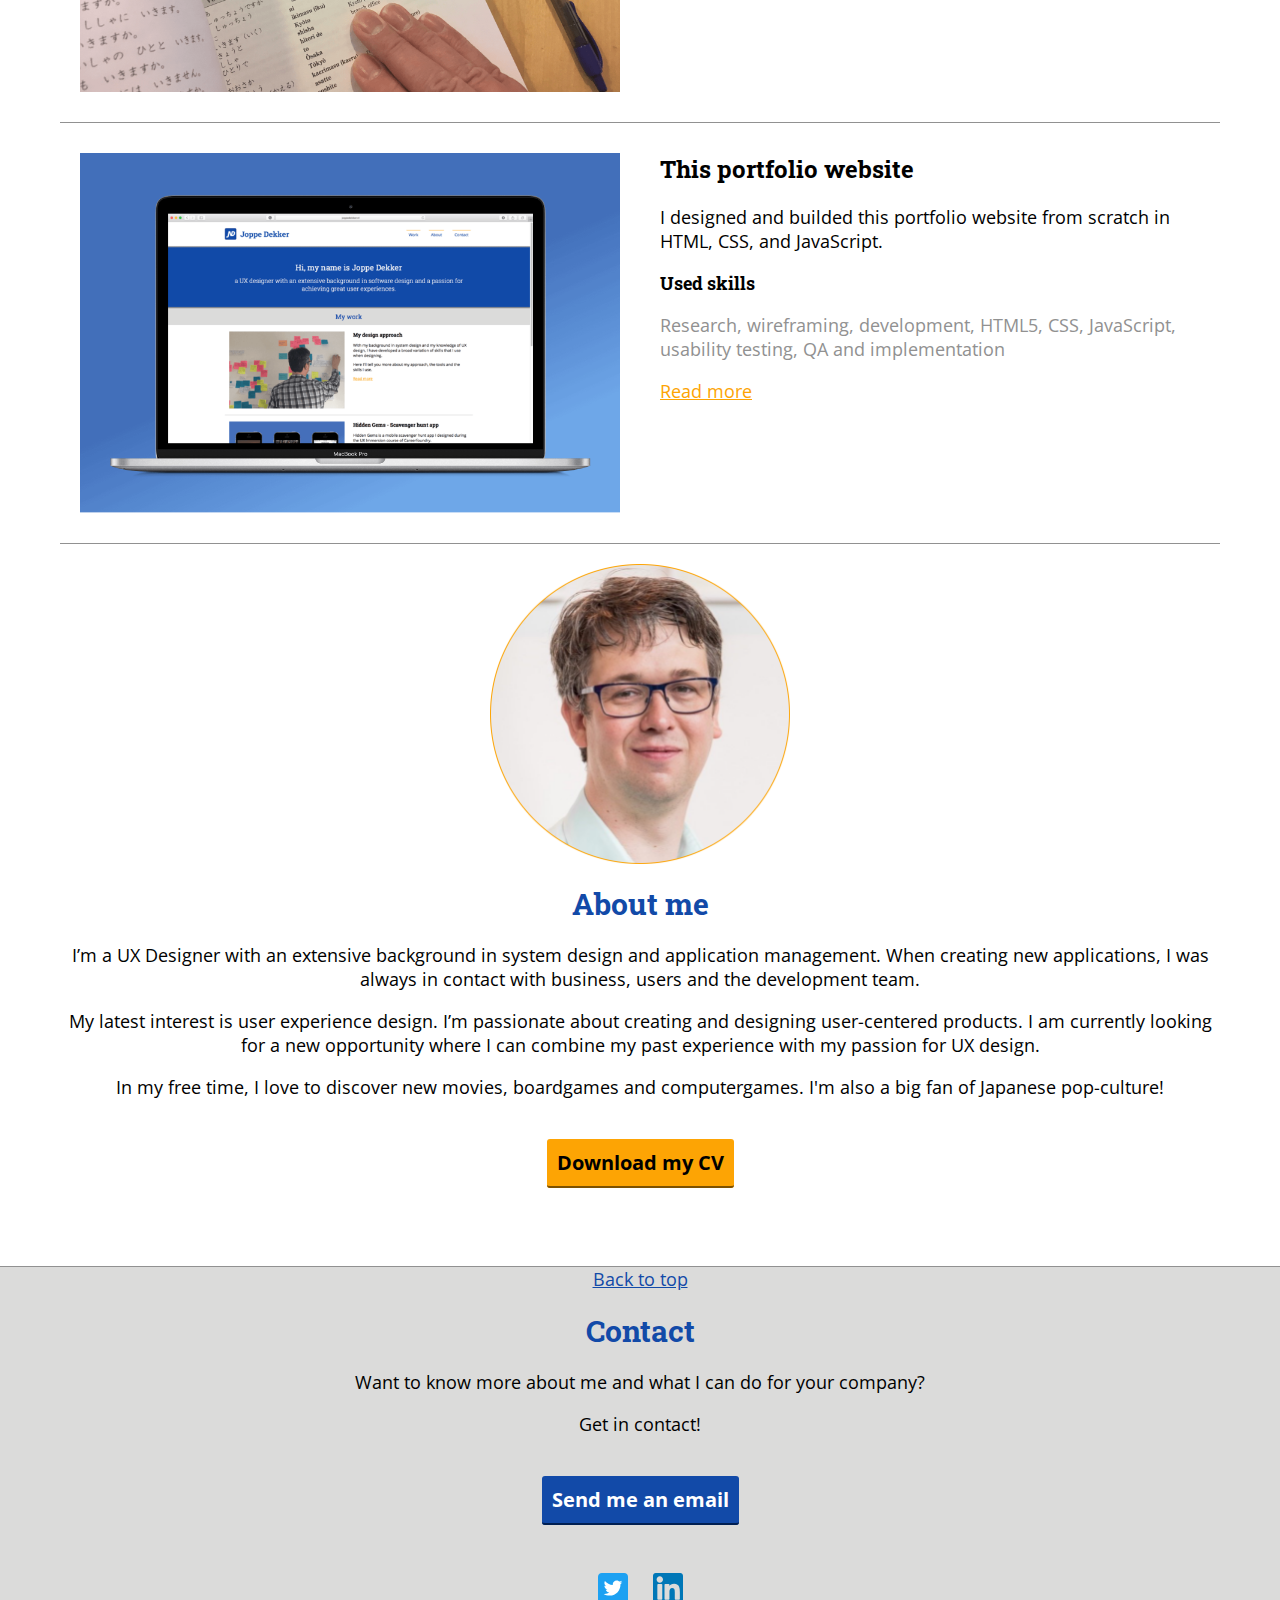
==== commit 88e61e71: "Changed Project Stichting Constant van Gestel with the project portfoliosite" ====
--- a/index.html
+++ b/index.html
@@ -114,27 +114,28 @@
         </div>
       </div>
 
-      <!-- Stichting Constant van Gestel Fonds -->
+      <!-- Portfolio-site -->
       <div class="row project">
         <!--left column-->
         <div class="column column-2">
-          <img src="img/cvg-fonds.png" alt="Stichting Constant van Gestel fonds">
+          <img src="img/portfoliosite.png" alt="Portfolio website">
         </div>
 
         <!--Right column-->
         <div class="column column-2">
-          <h2>Stichting Constant van Gestel Fonds</h2>
-          <p>As a member on the committee of this foundation, I was responsible for a redesign of the website.</p>
+          <h2>This portfolio website</h2>
+          <p>I designed and builded this portfolio website from scratch in HTML, CSS, and JavaScript.</p>
 
           <h3>Used skills</h3>
-          <p class="grey">User research, userflows, wireframing, prototyping, usability testing</p>
-          <a href="scavengerhunt.html">Read more</a>
+          <p class="grey">Research, wireframing, development, HTML5, CSS, JavaScript, usability testing, QA and implementation</p>
+          <a href="portfoliosite.html">Read more</a>
         </div>
 
         <div class="project-details">
           <p>Coming soon!</p>
         </div>
       </div>
+
       <!--End work examples -->
     </div>
   </section>
--- a/css/style.css
+++ b/css/style.css
@@ -458,6 +458,13 @@
   padding: 20px 0 0;
 }
 
+.remark {
+  text-align: center;
+  font-style: italic;
+  font-size: 16px;
+  color: #919191;
+}
+
 /* Start of the animations */
 
 /* Animation of the Himeji castle svg */
@@ -615,6 +622,11 @@
       float: none;
     }
 
+    /* set navigation right for smaller screen sizes */
+    nav ul li {
+      margin: 10px 0 10px 10px;
+    }
+
     /* Changes in Columns */
     .column-2 {
       /* Modify 2-column to 1-column */
